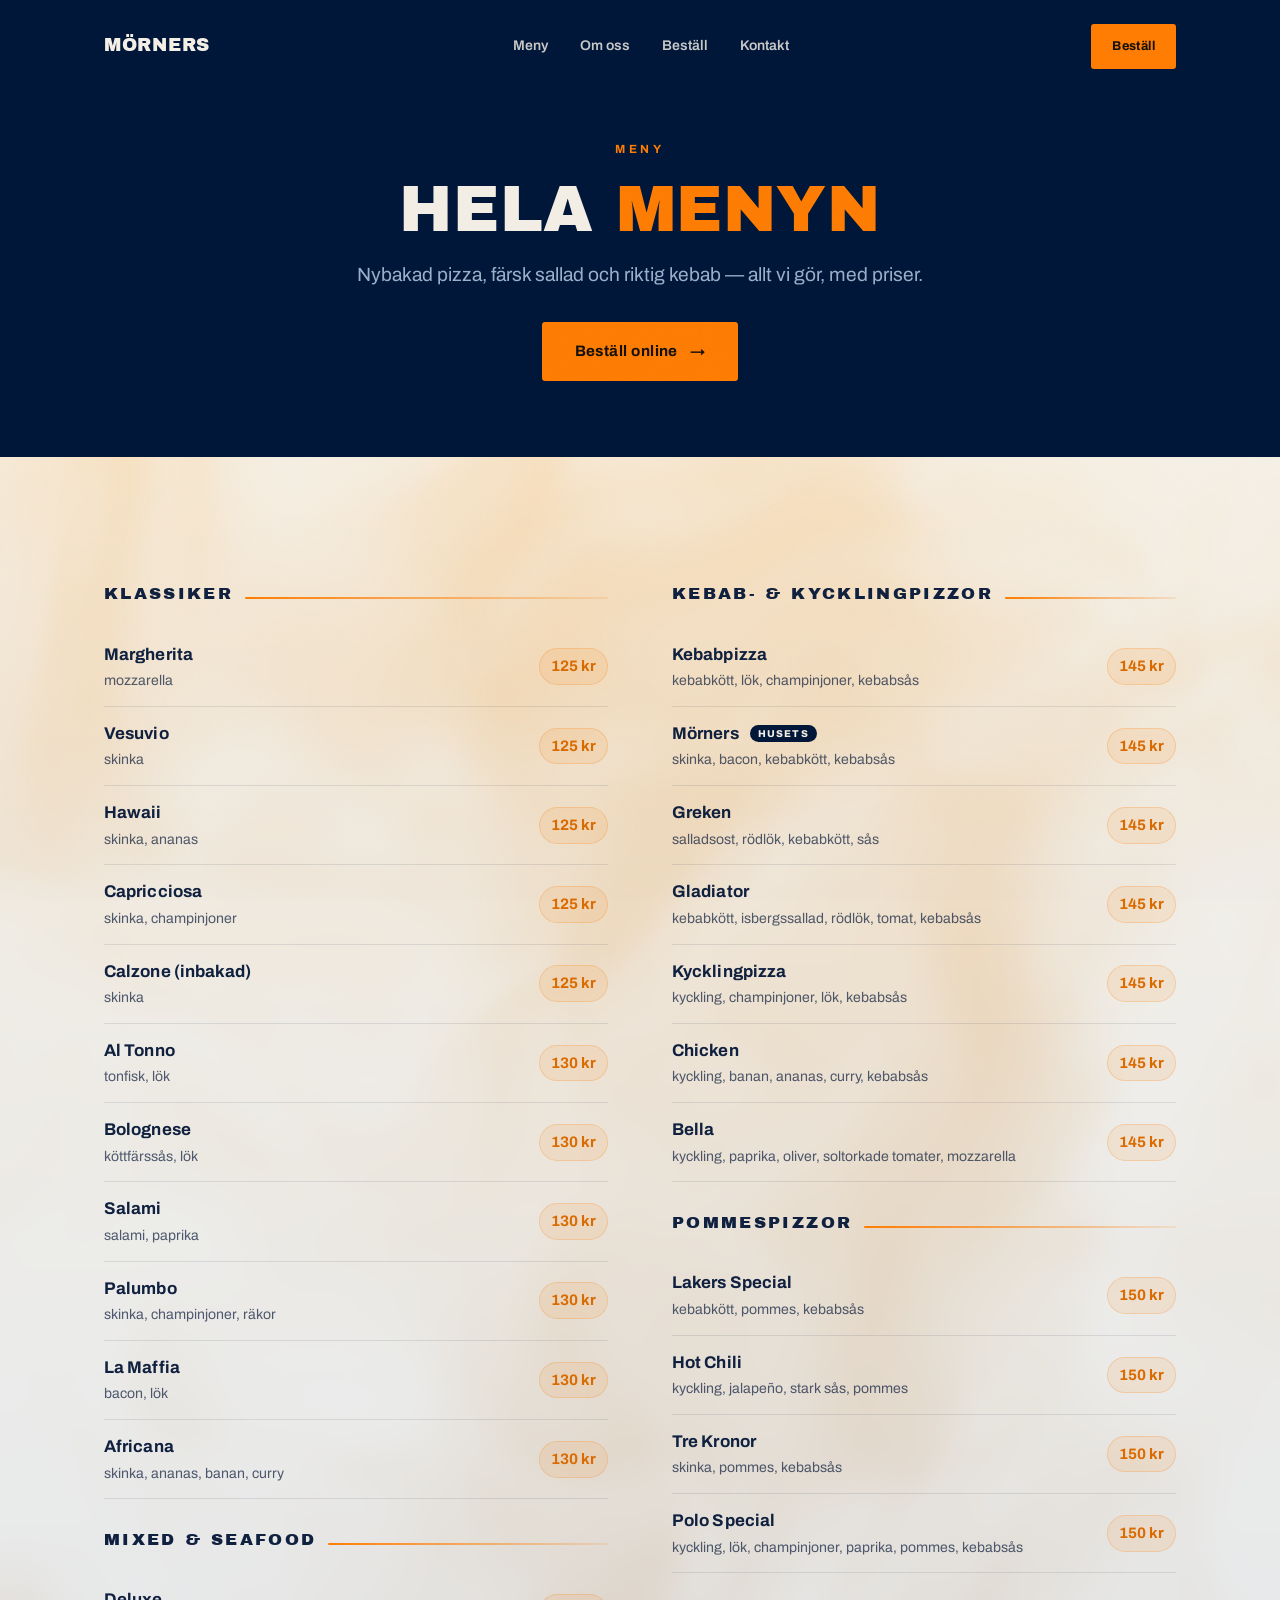
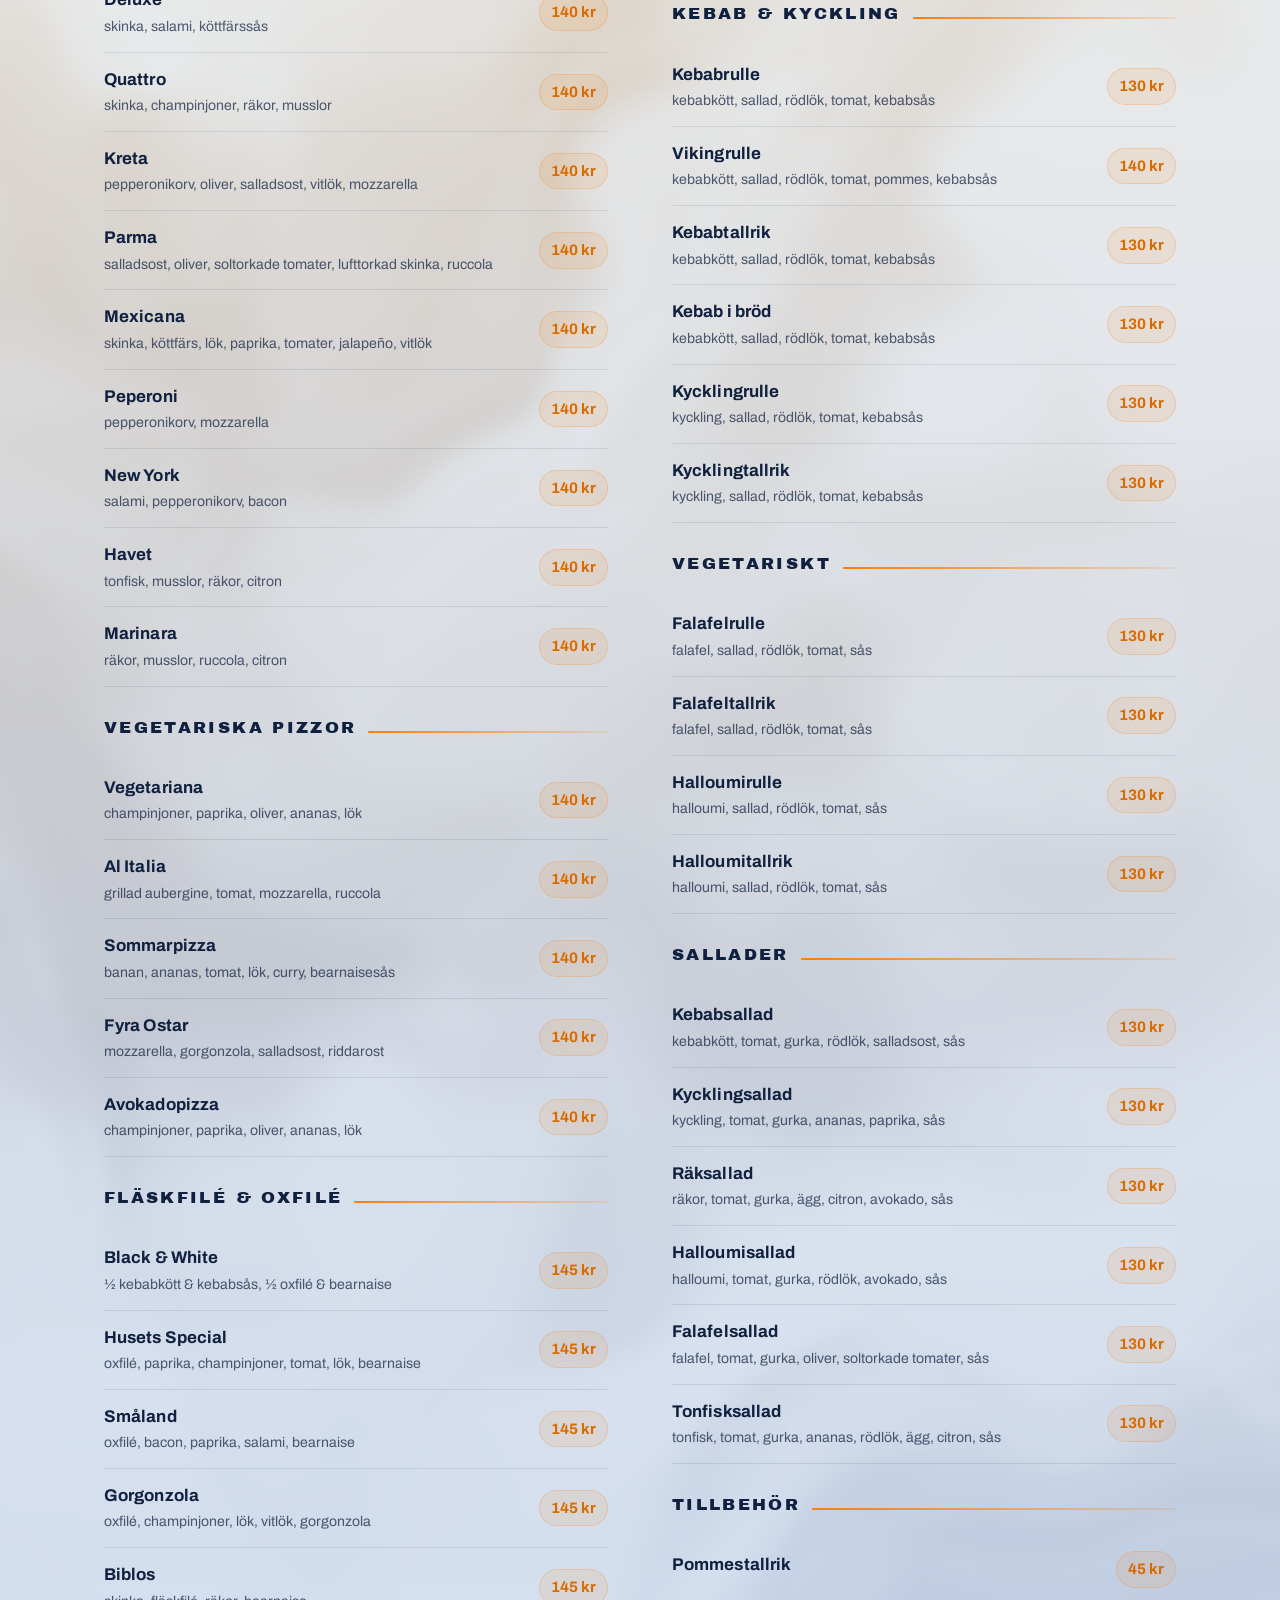
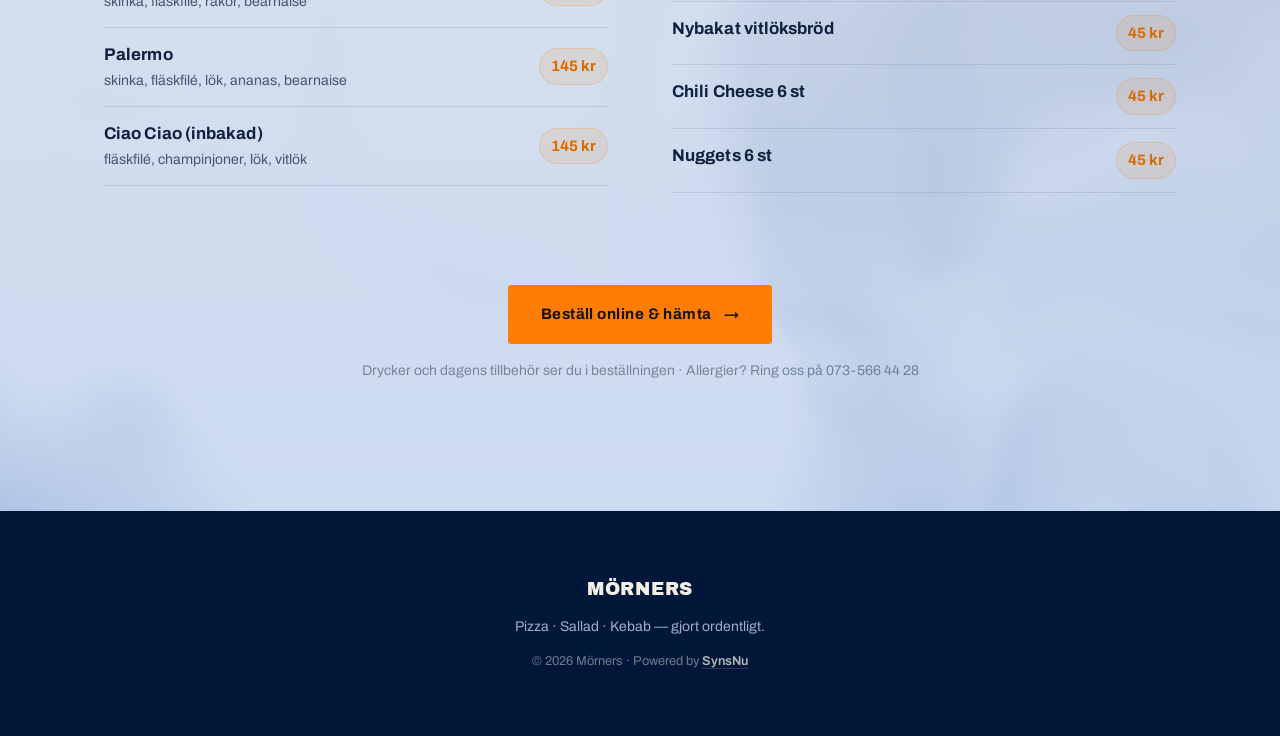
==== meny.html @ 941cf458 "Menysida, matkort v2 och sömlös kräm→blå dimma - Ny undersida meny.html: hela menyn (10 kategorier, " ====
<!DOCTYPE html>
<html lang="sv">
<head>
<meta charset="UTF-8">
<meta name="viewport" content="width=device-width, initial-scale=1">
<script>document.documentElement.className += ' js';</script>

<title>Meny — Mörners · Pizza, Sallad &amp; Kebab i Växjö</title>
<meta name="description" content="Hela menyn hos Mörners i Växjö — pizzor från 125 kr, kebabrullar, tallrikar, sallader och tillbehör. Beställ online för avhämtning.">
<meta name="theme-color" content="#001739">

<meta property="og:title" content="Mörners — Pizza · Sallad · Kebab">
<meta property="og:description" content="Vi öppnar i augusti. Nybakad pizza, färsk sallad och riktig kebab.">
<meta property="og:type" content="restaurant">
<meta property="og:locale" content="sv_SE">
<script type="application/ld+json">
{ "@context":"https://schema.org","@type":"Restaurant",
  "name":"Mörners",
  "servesCuisine":["Pizza","Salad","Kebab"],
  "telephone":"+46735664428",
  "address":{"@type":"PostalAddress","streetAddress":"Gulli Petrinis Väg 24","postalCode":"352 20","addressLocality":"Växjö","addressCountry":"SE"},
  "menu":"https://qopla.com/restaurant/morners/qEQ3g3j42O/order",
  "openingHoursSpecification":[{"@type":"OpeningHoursSpecification","dayOfWeek":["Monday","Tuesday","Wednesday","Thursday","Friday","Saturday","Sunday"],"opens":"10:00","closes":"21:00"}],
  "description":"Nybakad pizza, färsk sallad och riktig kebab i Växjö. Beställ online för avhämtning."
}
</script>

<link rel="icon" type="image/svg+xml" href="assets/icons/favicon.svg">
<link rel="preconnect" href="https://fonts.googleapis.com">
<link rel="preconnect" href="https://fonts.gstatic.com" crossorigin>
<link rel="stylesheet" href="https://fonts.googleapis.com/css2?family=Archivo+Black&family=Archivo:wght@400;500;600;700&display=swap">
<link rel="stylesheet" href="styles/app.css">
</head>

<body>
<a class="skip" href="#main">Hoppa till innehåll</a>

<body class="menypage-body">
<a class="skip" href="#main">Hoppa till innehåll</a>

<!-- NAV -->
<header class="nav" id="nav">
  <div class="nav__in wrap">
    <a class="brand" href="index.html" aria-label="Mörners">Mörners</a>
    <nav class="nav__links" aria-label="Huvudmeny">
      <a href="meny.html">Meny</a>
      <a href="index.html#om">Om oss</a>
      <a href="index.html#bestall">Beställ</a>
      <a href="index.html#kontakt">Kontakt</a>
    </nav>
    <a class="btn btn--primary nav__cta" href="#" data-qopla>Beställ</a>
    <button class="burger" id="burger" aria-label="Öppna meny" aria-expanded="false" aria-controls="drawer"><span></span><span></span><span></span></button>
  </div>
</header>

<!-- DRAWER -->
<div class="drawer" id="drawer" aria-label="Mobilmeny">
  <a href="meny.html" data-close>Meny</a>
  <a href="index.html#om" data-close>Om oss</a>
  <a href="index.html#bestall" data-close>Beställ</a>
  <a href="index.html#kontakt" data-close>Kontakt</a>
  <a class="btn btn--primary" href="#" data-qopla>Beställ online</a>
</div>

<main id="main">

  <section class="page-hero">
    <div class="wrap">
      <p class="tag">Meny</p>
      <h1>Hela <span class="em">menyn</span></h1>
      <p class="lead">Nybakad pizza, färsk sallad och riktig kebab — allt vi gör, med priser.</p>
      <a class="btn btn--primary btn--lg" href="#" data-qopla>Beställ online <span aria-hidden="true">→</span></a>
    </div>
  </section>

  <section class="section menypage" data-fog>
    <div class="wrap">
      <div class="menycols">
        <div class="menyblock" data-stagger>
          <h2 class="menu__cat" data-reveal>Klassiker</h2>
          <div class="mrow" data-reveal><span class="mrow__t">Margherita</span><span class="mrow__d">mozzarella</span><span class="mrow__p">125 kr</span></div>
          <div class="mrow" data-reveal><span class="mrow__t">Vesuvio</span><span class="mrow__d">skinka</span><span class="mrow__p">125 kr</span></div>
          <div class="mrow" data-reveal><span class="mrow__t">Hawaii</span><span class="mrow__d">skinka, ananas</span><span class="mrow__p">125 kr</span></div>
          <div class="mrow" data-reveal><span class="mrow__t">Capricciosa</span><span class="mrow__d">skinka, champinjoner</span><span class="mrow__p">125 kr</span></div>
          <div class="mrow" data-reveal><span class="mrow__t">Calzone (inbakad)</span><span class="mrow__d">skinka</span><span class="mrow__p">125 kr</span></div>
          <div class="mrow" data-reveal><span class="mrow__t">Al Tonno</span><span class="mrow__d">tonfisk, lök</span><span class="mrow__p">130 kr</span></div>
          <div class="mrow" data-reveal><span class="mrow__t">Bolognese</span><span class="mrow__d">köttfärssås, lök</span><span class="mrow__p">130 kr</span></div>
          <div class="mrow" data-reveal><span class="mrow__t">Salami</span><span class="mrow__d">salami, paprika</span><span class="mrow__p">130 kr</span></div>
          <div class="mrow" data-reveal><span class="mrow__t">Palumbo</span><span class="mrow__d">skinka, champinjoner, räkor</span><span class="mrow__p">130 kr</span></div>
          <div class="mrow" data-reveal><span class="mrow__t">La Maffia</span><span class="mrow__d">bacon, lök</span><span class="mrow__p">130 kr</span></div>
          <div class="mrow" data-reveal><span class="mrow__t">Africana</span><span class="mrow__d">skinka, ananas, banan, curry</span><span class="mrow__p">130 kr</span></div>
        </div>
        <div class="menyblock" data-stagger>
          <h2 class="menu__cat" data-reveal>Mixed &amp; Seafood</h2>
          <div class="mrow" data-reveal><span class="mrow__t">Deluxe</span><span class="mrow__d">skinka, salami, köttfärssås</span><span class="mrow__p">140 kr</span></div>
          <div class="mrow" data-reveal><span class="mrow__t">Quattro</span><span class="mrow__d">skinka, champinjoner, räkor, musslor</span><span class="mrow__p">140 kr</span></div>
          <div class="mrow" data-reveal><span class="mrow__t">Kreta</span><span class="mrow__d">pepperonikorv, oliver, salladsost, vitlök, mozzarella</span><span class="mrow__p">140 kr</span></div>
          <div class="mrow" data-reveal><span class="mrow__t">Parma</span><span class="mrow__d">salladsost, oliver, soltorkade tomater, lufttorkad skinka, ruccola</span><span class="mrow__p">140 kr</span></div>
          <div class="mrow" data-reveal><span class="mrow__t">Mexicana</span><span class="mrow__d">skinka, köttfärs, lök, paprika, tomater, jalapeño, vitlök</span><span class="mrow__p">140 kr</span></div>
          <div class="mrow" data-reveal><span class="mrow__t">Peperoni</span><span class="mrow__d">pepperonikorv, mozzarella</span><span class="mrow__p">140 kr</span></div>
          <div class="mrow" data-reveal><span class="mrow__t">New York</span><span class="mrow__d">salami, pepperonikorv, bacon</span><span class="mrow__p">140 kr</span></div>
          <div class="mrow" data-reveal><span class="mrow__t">Havet</span><span class="mrow__d">tonfisk, musslor, räkor, citron</span><span class="mrow__p">140 kr</span></div>
          <div class="mrow" data-reveal><span class="mrow__t">Marinara</span><span class="mrow__d">räkor, musslor, ruccola, citron</span><span class="mrow__p">140 kr</span></div>
        </div>
        <div class="menyblock" data-stagger>
          <h2 class="menu__cat" data-reveal>Vegetariska pizzor</h2>
          <div class="mrow" data-reveal><span class="mrow__t">Vegetariana</span><span class="mrow__d">champinjoner, paprika, oliver, ananas, lök</span><span class="mrow__p">140 kr</span></div>
          <div class="mrow" data-reveal><span class="mrow__t">Al Italia</span><span class="mrow__d">grillad aubergine, tomat, mozzarella, ruccola</span><span class="mrow__p">140 kr</span></div>
          <div class="mrow" data-reveal><span class="mrow__t">Sommarpizza</span><span class="mrow__d">banan, ananas, tomat, lök, curry, bearnaisesås</span><span class="mrow__p">140 kr</span></div>
          <div class="mrow" data-reveal><span class="mrow__t">Fyra Ostar</span><span class="mrow__d">mozzarella, gorgonzola, salladsost, riddarost</span><span class="mrow__p">140 kr</span></div>
          <div class="mrow" data-reveal><span class="mrow__t">Avokadopizza</span><span class="mrow__d">champinjoner, paprika, oliver, ananas, lök</span><span class="mrow__p">140 kr</span></div>
        </div>
        <div class="menyblock" data-stagger>
          <h2 class="menu__cat" data-reveal>Fläskfilé &amp; Oxfilé</h2>
          <div class="mrow" data-reveal><span class="mrow__t">Black &amp; White</span><span class="mrow__d">½ kebabkött &amp; kebabsås, ½ oxfilé &amp; bearnaise</span><span class="mrow__p">145 kr</span></div>
          <div class="mrow" data-reveal><span class="mrow__t">Husets Special</span><span class="mrow__d">oxfilé, paprika, champinjoner, tomat, lök, bearnaise</span><span class="mrow__p">145 kr</span></div>
          <div class="mrow" data-reveal><span class="mrow__t">Småland</span><span class="mrow__d">oxfilé, bacon, paprika, salami, bearnaise</span><span class="mrow__p">145 kr</span></div>
          <div class="mrow" data-reveal><span class="mrow__t">Gorgonzola</span><span class="mrow__d">oxfilé, champinjoner, lök, vitlök, gorgonzola</span><span class="mrow__p">145 kr</span></div>
          <div class="mrow" data-reveal><span class="mrow__t">Biblos</span><span class="mrow__d">skinka, fläskfilé, räkor, bearnaise</span><span class="mrow__p">145 kr</span></div>
          <div class="mrow" data-reveal><span class="mrow__t">Palermo</span><span class="mrow__d">skinka, fläskfilé, lök, ananas, bearnaise</span><span class="mrow__p">145 kr</span></div>
          <div class="mrow" data-reveal><span class="mrow__t">Ciao Ciao (inbakad)</span><span class="mrow__d">fläskfilé, champinjoner, lök, vitlök</span><span class="mrow__p">145 kr</span></div>
        </div>
        <div class="menyblock" data-stagger>
          <h2 class="menu__cat" data-reveal>Kebab- &amp; kycklingpizzor</h2>
          <div class="mrow" data-reveal><span class="mrow__t">Kebabpizza</span><span class="mrow__d">kebabkött, lök, champinjoner, kebabsås</span><span class="mrow__p">145 kr</span></div>
          <div class="mrow" data-reveal><span class="mrow__t">Mörners <i class="mrow__badge">husets</i></span><span class="mrow__d">skinka, bacon, kebabkött, kebabsås</span><span class="mrow__p">145 kr</span></div>
          <div class="mrow" data-reveal><span class="mrow__t">Greken</span><span class="mrow__d">salladsost, rödlök, kebabkött, sås</span><span class="mrow__p">145 kr</span></div>
          <div class="mrow" data-reveal><span class="mrow__t">Gladiator</span><span class="mrow__d">kebabkött, isbergssallad, rödlök, tomat, kebabsås</span><span class="mrow__p">145 kr</span></div>
          <div class="mrow" data-reveal><span class="mrow__t">Kycklingpizza</span><span class="mrow__d">kyckling, champinjoner, lök, kebabsås</span><span class="mrow__p">145 kr</span></div>
          <div class="mrow" data-reveal><span class="mrow__t">Chicken</span><span class="mrow__d">kyckling, banan, ananas, curry, kebabsås</span><span class="mrow__p">145 kr</span></div>
          <div class="mrow" data-reveal><span class="mrow__t">Bella</span><span class="mrow__d">kyckling, paprika, oliver, soltorkade tomater, mozzarella</span><span class="mrow__p">145 kr</span></div>
        </div>
        <div class="menyblock" data-stagger>
          <h2 class="menu__cat" data-reveal>Pommespizzor</h2>
          <div class="mrow" data-reveal><span class="mrow__t">Lakers Special</span><span class="mrow__d">kebabkött, pommes, kebabsås</span><span class="mrow__p">150 kr</span></div>
          <div class="mrow" data-reveal><span class="mrow__t">Hot Chili</span><span class="mrow__d">kyckling, jalapeño, stark sås, pommes</span><span class="mrow__p">150 kr</span></div>
          <div class="mrow" data-reveal><span class="mrow__t">Tre Kronor</span><span class="mrow__d">skinka, pommes, kebabsås</span><span class="mrow__p">150 kr</span></div>
          <div class="mrow" data-reveal><span class="mrow__t">Polo Special</span><span class="mrow__d">kyckling, lök, champinjoner, paprika, pommes, kebabsås</span><span class="mrow__p">150 kr</span></div>
        </div>
        <div class="menyblock" data-stagger>
          <h2 class="menu__cat" data-reveal>Kebab &amp; kyckling</h2>
          <div class="mrow" data-reveal><span class="mrow__t">Kebabrulle</span><span class="mrow__d">kebabkött, sallad, rödlök, tomat, kebabsås</span><span class="mrow__p">130 kr</span></div>
          <div class="mrow" data-reveal><span class="mrow__t">Vikingrulle</span><span class="mrow__d">kebabkött, sallad, rödlök, tomat, pommes, kebabsås</span><span class="mrow__p">140 kr</span></div>
          <div class="mrow" data-reveal><span class="mrow__t">Kebabtallrik</span><span class="mrow__d">kebabkött, sallad, rödlök, tomat, kebabsås</span><span class="mrow__p">130 kr</span></div>
          <div class="mrow" data-reveal><span class="mrow__t">Kebab i bröd</span><span class="mrow__d">kebabkött, sallad, rödlök, tomat, kebabsås</span><span class="mrow__p">130 kr</span></div>
          <div class="mrow" data-reveal><span class="mrow__t">Kycklingrulle</span><span class="mrow__d">kyckling, sallad, rödlök, tomat, kebabsås</span><span class="mrow__p">130 kr</span></div>
          <div class="mrow" data-reveal><span class="mrow__t">Kycklingtallrik</span><span class="mrow__d">kyckling, sallad, rödlök, tomat, kebabsås</span><span class="mrow__p">130 kr</span></div>
        </div>
        <div class="menyblock" data-stagger>
          <h2 class="menu__cat" data-reveal>Vegetariskt</h2>
          <div class="mrow" data-reveal><span class="mrow__t">Falafelrulle</span><span class="mrow__d">falafel, sallad, rödlök, tomat, sås</span><span class="mrow__p">130 kr</span></div>
          <div class="mrow" data-reveal><span class="mrow__t">Falafeltallrik</span><span class="mrow__d">falafel, sallad, rödlök, tomat, sås</span><span class="mrow__p">130 kr</span></div>
          <div class="mrow" data-reveal><span class="mrow__t">Halloumirulle</span><span class="mrow__d">halloumi, sallad, rödlök, tomat, sås</span><span class="mrow__p">130 kr</span></div>
          <div class="mrow" data-reveal><span class="mrow__t">Halloumitallrik</span><span class="mrow__d">halloumi, sallad, rödlök, tomat, sås</span><span class="mrow__p">130 kr</span></div>
        </div>
        <div class="menyblock" data-stagger>
          <h2 class="menu__cat" data-reveal>Sallader</h2>
          <div class="mrow" data-reveal><span class="mrow__t">Kebabsallad</span><span class="mrow__d">kebabkött, tomat, gurka, rödlök, salladsost, sås</span><span class="mrow__p">130 kr</span></div>
          <div class="mrow" data-reveal><span class="mrow__t">Kycklingsallad</span><span class="mrow__d">kyckling, tomat, gurka, ananas, paprika, sås</span><span class="mrow__p">130 kr</span></div>
          <div class="mrow" data-reveal><span class="mrow__t">Räksallad</span><span class="mrow__d">räkor, tomat, gurka, ägg, citron, avokado, sås</span><span class="mrow__p">130 kr</span></div>
          <div class="mrow" data-reveal><span class="mrow__t">Halloumisallad</span><span class="mrow__d">halloumi, tomat, gurka, rödlök, avokado, sås</span><span class="mrow__p">130 kr</span></div>
          <div class="mrow" data-reveal><span class="mrow__t">Falafelsallad</span><span class="mrow__d">falafel, tomat, gurka, oliver, soltorkade tomater, sås</span><span class="mrow__p">130 kr</span></div>
          <div class="mrow" data-reveal><span class="mrow__t">Tonfisksallad</span><span class="mrow__d">tonfisk, tomat, gurka, ananas, rödlök, ägg, citron, sås</span><span class="mrow__p">130 kr</span></div>
        </div>
        <div class="menyblock" data-stagger>
          <h2 class="menu__cat" data-reveal>Tillbehör</h2>
          <div class="mrow" data-reveal><span class="mrow__t">Pommestallrik</span><span class="mrow__p">45 kr</span></div>
          <div class="mrow" data-reveal><span class="mrow__t">Nybakat vitlöksbröd</span><span class="mrow__p">45 kr</span></div>
          <div class="mrow" data-reveal><span class="mrow__t">Chili Cheese 6 st</span><span class="mrow__p">45 kr</span></div>
          <div class="mrow" data-reveal><span class="mrow__t">Nuggets 6 st</span><span class="mrow__p">45 kr</span></div>
        </div>
      </div>
      <div class="menyfoot">
        <a class="btn btn--primary btn--lg" href="#" data-qopla>Beställ online &amp; hämta <span aria-hidden="true">→</span></a>
        <p class="note">Drycker och dagens tillbehör ser du i beställningen · Allergier? Ring oss på <a href="tel:+46735664428">073-566 44 28</a></p>
      </div>
    </div>
  </section>

</main>

<!-- FOOTER -->
<footer class="foot">
  <div class="wrap foot__in">
    <a class="brand" href="index.html">Mörners</a>
    <p class="foot__tag">Pizza · Sallad · Kebab — gjort ordentligt.</p>
    <p class="foot__legal">© <span data-year>2026</span> Mörners · Powered by <a class="foot__syns" href="https://www.synsnumedia.se/" target="_blank" rel="noopener">SynsNu</a></p>
  </div>
</footer>

<div class="mobilebar" id="mobilebar" aria-hidden="true">
  <a class="btn btn--primary" href="#" data-qopla>Beställ online</a>
</div>

<script src="scripts/main.js"></script>
<script src="scripts/hero-fog.js"></script>
<script src="scripts/fog.js"></script>

<div class="mobilebar" id="mobilebar" aria-hidden="true">
  <a class="btn btn--primary" href="#" data-qopla>Beställ online</a>
</div>

<script src="scripts/main.js"></script>
<script src="scripts/fog.js"></script>
</body>
</html>
---- styles/app.css ----
/* ============================================================
   MÖRNERS — Pizza · Sallad · Kebab
   Brand: marin #001739 · orange #ff7d03 · kräm #f4efe6
   Ljus bas + mörka akter (värdeväxling) · Archivo Black + Archivo
   ============================================================ */

:root {
  /* — ljus bas — */
  --paper:   #f6f1e7;
  --paper-2: #efe8da;
  --card:    #fffdf8;

  /* — marina akter — */
  --navy:    #001739;
  --navy-2:  #062044;
  --navy-3:  #0a2c5c;

  /* — bläck (marint) på ljust — */
  --ink:       #10203f;
  --ink-soft:  rgba(16, 32, 63, 0.72);
  --ink-faint: rgba(16, 32, 63, 0.46);

  /* — text på mörkt — */
  --cream:       #f4efe6;
  --cream-soft:  rgba(244, 239, 230, 0.74);
  --cream-faint: rgba(244, 239, 230, 0.46);
  --bluegrey:    #9cb0cc;

  /* — accent — */
  --orange:      #ff7d03;
  --orange-bri:  #ff9433;
  --orange-deep: #d96b00;

  /* — linjer — */
  --line:       rgba(16, 32, 63, 0.16);
  --line-soft:  rgba(16, 32, 63, 0.09);
  --line-dark:  rgba(244, 239, 230, 0.15);

  --display: "Archivo Black", "Archivo", system-ui, sans-serif;
  --sans:    "Archivo", system-ui, -apple-system, sans-serif;

  --fs-h2:   clamp(1.9rem, 4.2vw, 3.3rem);
  --fs-h3:   clamp(1.2rem, 1.8vw, 1.5rem);
  --fs-lead: clamp(1.08rem, 1.5vw, 1.28rem);
  --fs-body: clamp(1rem, 1.05vw, 1.06rem);
  --fs-sm:   0.875rem;
  --fs-xs:   0.8rem;
  --fs-tag:  0.74rem;

  --s-1: 4px; --s-2: 8px; --s-3: 12px; --s-4: 16px;
  --s-5: 24px; --s-6: 32px; --s-7: 48px; --s-8: 64px; --s-9: 96px; --s-10: 128px;
  --section-y: clamp(76px, 10vw, 148px);
  --gutter: clamp(20px, 5vw, 76px);
  --maxw: 1200px;
  --ease: cubic-bezier(0.22, 1, 0.36, 1);
}

/* ---------- reset ---------- */
*, *::before, *::after { box-sizing: border-box; }
* { margin: 0; }
html { scroll-behavior: smooth; -webkit-text-size-adjust: 100%; }
body {
  font-family: var(--sans); font-size: var(--fs-body); line-height: 1.62;
  color: var(--ink); background: var(--paper);
  -webkit-font-smoothing: antialiased; text-rendering: optimizeLegibility; overflow-x: hidden;
}
img, svg { display: block; max-width: 100%; }
a { color: inherit; text-decoration: none; }
button { font: inherit; cursor: pointer; color: inherit; }
.skip { position: absolute; left: -9999px; }

/* korn — multiply på ljust */
body::after {
  content: ""; position: fixed; inset: 0; pointer-events: none; z-index: 9;
  opacity: 0.045; mix-blend-mode: multiply;
  background-image: url("data:image/svg+xml,%3Csvg xmlns='http://www.w3.org/2000/svg' width='170' height='170'%3E%3Cfilter id='n'%3E%3CfeTurbulence type='fractalNoise' baseFrequency='0.85' numOctaves='2' stitchTiles='stitch'/%3E%3C/filter%3E%3Crect width='100%25' height='100%25' filter='url(%23n)'/%3E%3C/svg%3E");
}

/* ---------- layout ---------- */
.wrap { width: 100%; max-width: var(--maxw); margin-inline: auto; padding-inline: var(--gutter); }
.section { padding-block: var(--section-y); position: relative; }
section[id] { scroll-margin-top: 84px; }

/* ---------- typ ---------- */
h1, h2, h3 { font-family: var(--display); font-weight: 400; line-height: 1.08; letter-spacing: 0.01em; text-transform: uppercase; }
.em { color: var(--orange-deep); }
.lead { font-size: var(--fs-lead); color: var(--ink-soft); line-height: 1.55; max-width: 52ch; }
.tag {
  display: inline-flex; align-items: center; gap: var(--s-3);
  font-size: var(--fs-tag); font-weight: 700; letter-spacing: 0.3em; text-transform: uppercase;
  color: var(--orange-deep); margin-bottom: var(--s-4);
}
.tag::before { content: ""; width: 28px; height: 1px; background: var(--orange-deep); }
.head { max-width: 62ch; margin-bottom: clamp(40px, 5vw, 68px); }
.head.center { text-align: center; margin-inline: auto; }
.head.center .tag { justify-content: center; }
.head.center .tag::before { display: none; }
.head h2 { font-size: var(--fs-h2); }

/* ---------- knappar ---------- */
.btn {
  display: inline-flex; align-items: center; gap: var(--s-3);
  font-size: var(--fs-sm); font-weight: 700; letter-spacing: 0.03em;
  padding: 14px 26px; border-radius: 3px; border: 1px solid transparent;
  transition: background-color .25s var(--ease), color .25s var(--ease), border-color .25s var(--ease), transform .25s var(--ease);
  white-space: nowrap;
}
.btn:hover { transition-duration: .12s; }
.btn:active { transform: scale(0.98); }
.btn--primary { background: var(--orange); color: #14100a; }
.btn--primary:hover { background: var(--orange-bri); transform: translateY(-2px); }
.btn--ghost { color: var(--ink); border-color: var(--line); }
.btn--ghost:hover { border-color: var(--orange-deep); color: var(--orange-deep); }
.btn--lg { padding: 16px 32px; font-size: 0.95rem; }

/* ---------- nav (över marin hero → kräm efter scroll) ---------- */
.nav { position: fixed; inset: 0 0 auto 0; z-index: 20; color: var(--cream); transition: background .4s var(--ease), box-shadow .4s var(--ease), color .4s var(--ease), transform .35s var(--ease); }
.nav.hide { transform: translateY(-100%); }
.nav__in { display: flex; align-items: center; justify-content: space-between; padding-block: var(--s-5); }
.nav.scrolled { background: rgba(246, 241, 231, 0.92); backdrop-filter: blur(14px); box-shadow: 0 1px 0 var(--line-soft); color: var(--ink); }
.nav.scrolled .nav__in { padding-block: var(--s-3); }
.brand { font-family: var(--display); font-size: 1.15rem; letter-spacing: 0.04em; text-transform: uppercase; color: currentColor; }
.nav__links { display: flex; gap: var(--s-6); }
.nav__links a { font-size: var(--fs-sm); font-weight: 600; opacity: 0.82; position: relative; padding-block: 2px; transition: opacity .25s var(--ease); }
.nav__links a::after { content: ""; position: absolute; left: 0; bottom: -2px; width: 100%; height: 1px; background: var(--orange); transform: scaleX(0); transform-origin: left; transition: transform .3s var(--ease); }
.nav__links a:hover { opacity: 1; }
.nav__links a:hover::after { transform: scaleX(1); }
.nav__links a.active { opacity: 1; color: var(--orange-deep); }
.nav:not(.scrolled) .nav__links a.active { color: #fff; }
.nav__links a.active::after { transform: scaleX(1); }
.nav__cta { padding: 11px 20px; font-size: var(--fs-xs); }

.burger { display: none; flex-direction: column; gap: 5px; background: none; border: 0; padding: 8px; z-index: 30; }
.burger span { width: 24px; height: 2px; background: currentColor; transition: transform .3s var(--ease), opacity .3s var(--ease); }
.burger.open span:nth-child(1) { transform: translateY(7px) rotate(45deg); }
.burger.open span:nth-child(2) { opacity: 0; }
.burger.open span:nth-child(3) { transform: translateY(-7px) rotate(-45deg); }
.drawer {
  position: fixed; inset: 0; z-index: 25; background: var(--navy); color: var(--cream);
  display: flex; flex-direction: column; justify-content: center; align-items: center; gap: var(--s-5);
  opacity: 0; visibility: hidden; transform: translateY(-12px);
  transition: opacity .35s var(--ease), transform .35s var(--ease), visibility .35s;
}
.drawer.open { opacity: 1; visibility: visible; transform: translateY(0); }
.drawer a { font-family: var(--display); font-size: clamp(1.5rem, 6.5vw, 2.1rem); text-transform: uppercase; }
.drawer a:hover { color: var(--orange); }
.drawer .btn { font-family: var(--sans); font-size: var(--fs-sm); margin-top: var(--s-4); text-transform: none; }
.drawer a, .drawer .btn { opacity: 0; transform: translateY(10px); transition: opacity .4s var(--ease), transform .4s var(--ease); }
.drawer.open a, .drawer.open .btn { opacity: 1; transform: none; }
.drawer.open a:nth-child(1) { transition-delay: .05s; }
.drawer.open a:nth-child(2) { transition-delay: .10s; }
.drawer.open a:nth-child(3) { transition-delay: .15s; }
.drawer.open a:nth-child(4) { transition-delay: .20s; }
.drawer.open .btn { transition-delay: .26s; }
.drawer:not(.open) a, .drawer:not(.open) .btn { transition-duration: .18s; transition-delay: 0s !important; }

/* ---------- HERO — inverterad ölmakro (blått/vitt) + orange dimformer ---------- */
.hero { min-height: 100svh; display: flex; align-items: center; position: relative; overflow: hidden; padding: 120px 0 88px; background: var(--navy); color: var(--cream); }
.hero__bg { position: absolute; inset: 0; width: 100%; height: 100%; object-fit: cover; object-position: center 40%; z-index: 0;
  filter: invert(1) saturate(1.15) brightness(0.92); animation: heroZoom 24s var(--ease) forwards; }
@keyframes heroZoom { from { transform: scale(1.07); } to { transform: scale(1); } }
.hero__tint { position: absolute; inset: 0; z-index: 1; pointer-events: none;
  background:
    radial-gradient(ellipse 62% 58% at 50% 46%, rgba(0, 12, 32, 0.62), rgba(0, 12, 32, 0.28) 58%, transparent 78%),
    linear-gradient(180deg, rgba(0,23,57,.5) 0%, rgba(0,23,57,.15) 35%, rgba(0,23,57,.4) 75%, rgba(0,23,57,.75) 100%); }
canvas.heroreveal { position: absolute; inset: 0; width: 100%; height: 100%; z-index: 0; }
.hero.fx-on .hero__bg { opacity: 0; }
.hero__in { position: relative; z-index: 3; display: grid; justify-items: center; text-align: center; }
.hero__logo { width: min(540px, 76vw); height: auto; filter: drop-shadow(0 8px 30px rgba(0, 8, 24, 0.65));
  opacity: 0; animation: logoIn 1s var(--ease) .1s forwards; }
@keyframes logoIn { from { opacity: 0; transform: translateY(14px) scale(0.985); } to { opacity: 1; transform: none; } }
.hero__open { display: inline-flex; align-items: center; gap: var(--s-4); font-weight: 700;
  font-size: clamp(0.95rem, 1.8vw, 1.2rem); letter-spacing: 0.34em; text-transform: uppercase; color: var(--cream);
  margin-top: clamp(18px, 2.6vw, 30px); text-shadow: 0 1px 18px rgba(0,10,30,.6); }
.hero__open .tick { width: 30px; height: 2px; background: var(--orange); }
.hero__lead { margin-top: var(--s-5); font-size: var(--fs-lead); color: var(--cream-soft); line-height: 1.6; text-shadow: 0 1px 14px rgba(0,10,30,.55); }
.hero__cta { margin-top: var(--s-6); display: flex; gap: var(--s-4); flex-wrap: wrap; justify-content: center; }
.hero .btn--ghost { color: var(--cream); border-color: var(--line-dark); background: rgba(0,23,57,.25); }
.hero .btn--ghost:hover { border-color: var(--orange); color: var(--orange); }
.hero__badge { margin-top: var(--s-6); font-size: var(--fs-sm); color: var(--cream); opacity: .85; letter-spacing: 0.04em; text-shadow: 0 1px 16px rgba(0,10,30,.85); }

.hero [data-reveal] { opacity: 0; transform: translateY(14px); animation: riseIn .7s var(--ease) forwards; transition: none; }
.hero .hero__open  { animation-delay: .45s; }
.hero .hero__lead  { animation-delay: .60s; }
.hero .hero__cta   { animation-delay: .75s; }
.hero .hero__badge { animation-delay: .90s; }
@keyframes riseIn { to { opacity: 1; transform: none; } }

/* ---------- MENY — ljus sektion, vitt menykort ---------- */
.menukort { position: relative; background: var(--card); border: 1px solid var(--line-soft); border-radius: 8px;
  padding: clamp(26px, 4vw, 56px) clamp(22px, 4vw, 64px);
  box-shadow: 0 1px 0 var(--line-soft), 0 22px 44px -32px rgba(16, 32, 63, 0.35); }
.menukort::before { content: ""; position: absolute; inset: 10px; border: 1px solid var(--line-soft); border-radius: 4px; pointer-events: none; }
.menu { display: grid; grid-template-columns: 1fr 1fr; gap: clamp(28px, 5vw, 76px); align-items: start; }
.menu__cat { font-size: var(--fs-h3); color: var(--orange-deep); margin: var(--s-7) 0 var(--s-4); }
.menu__col > .menu__cat:first-child { margin-top: 0; }
.mrow { display: grid; grid-template-columns: auto 1fr auto; gap: var(--s-3); align-items: baseline;
  padding-block: 11px; border-bottom: 1px solid var(--line-soft); transition: background-color .25s var(--ease); }
.mrow:hover { background: rgba(16, 32, 63, 0.035); }
.mrow__t { font-weight: 700; color: var(--ink); white-space: nowrap; }
.mrow__d { color: var(--ink-faint); font-size: var(--fs-sm); overflow: hidden; text-overflow: ellipsis; white-space: nowrap; }
.mrow__p { font-weight: 700; color: var(--orange-deep); white-space: nowrap; font-size: 0.95rem; }
.menu__note { text-align: center; margin-top: clamp(24px, 3vw, 40px); color: var(--ink-faint); font-size: var(--fs-sm); }

/* ---------- OM — marin akt ---------- */
.omband { background: linear-gradient(180deg, var(--navy-2), var(--navy)); color: var(--cream); }
.omband__in { text-align: center; max-width: 64ch; margin-inline: auto; }
.omband .tag { justify-content: center; color: var(--orange); }
.omband .tag::before { display: none; }
.omband h2 { font-size: var(--fs-h2); margin-bottom: var(--s-4); }
.omband .em { color: var(--orange); }
.omband .lead { margin-inline: auto; color: var(--bluegrey); }

/* ---------- BESTÄLL — ljus ---------- */
.orderband { text-align: center; background: var(--paper-2); border-block: 1px solid var(--line-soft); }
.orderband__in { max-width: 62ch; margin-inline: auto; display: grid; justify-items: center; }
.orderband .tag { justify-content: center; }
.orderband .tag::before { display: none; }
.orderband h2 { font-size: var(--fs-h2); margin-bottom: var(--s-4); }
.orderband .lead { margin-inline: auto; margin-bottom: var(--s-6); }
.orderband__cta { display: flex; gap: var(--s-4); flex-wrap: wrap; justify-content: center; }

/* ---------- KONTAKT — ljus ---------- */
.kontakt { display: grid; grid-template-columns: repeat(3, 1fr); gap: clamp(20px, 3vw, 48px); max-width: 900px; margin-inline: auto; }
.kontakt__item { text-align: center; display: grid; gap: 6px; padding-top: var(--s-5); border-top: 1px solid var(--line); }
.kontakt__item .k { font-size: var(--fs-tag); font-weight: 700; letter-spacing: 0.24em; text-transform: uppercase; color: var(--orange-deep); }
.kontakt__item a { font-family: var(--display); font-size: 1.15rem; color: var(--ink); }
.kontakt__item a:hover { color: var(--orange-deep); }
.kontakt__item .v { color: var(--ink-soft); font-size: var(--fs-body); }

/* ---------- FOOTER — marin ---------- */
.foot { border-top: 1px solid var(--line-dark); padding-block: var(--s-8); background: var(--navy); color: var(--cream); }
.foot__in { display: grid; gap: var(--s-3); justify-items: center; text-align: center; }
.foot__tag { color: var(--bluegrey); font-size: var(--fs-sm); }
.foot__legal { color: var(--cream-faint); font-size: var(--fs-xs); }
.foot__syns { color: var(--cream-soft); border-bottom: 1px solid var(--line-dark); font-weight: 600; }
.foot__syns:hover { color: var(--orange); border-color: var(--orange); }

/* ---------- mobil ring-bar ---------- */
.mobilebar { position: fixed; left: 0; right: 0; bottom: 0; z-index: 18; display: none;
  padding: 10px var(--s-4) calc(10px + env(safe-area-inset-bottom));
  background: rgba(246, 241, 231, 0.94); backdrop-filter: blur(14px); box-shadow: 0 -1px 0 var(--line-soft);
  transform: translateY(110%); transition: transform .4s var(--ease); }
.mobilebar.show { transform: none; }
.mobilebar .btn { width: 100%; justify-content: center; padding: 13px 10px; }

/* ---------- motion ---------- */
[data-reveal] { opacity: 0; transform: translateY(20px); transition: opacity .6s var(--ease), transform .6s var(--ease); }
[data-reveal].in { opacity: 1; transform: none; }
html:not(.js) [data-reveal] { opacity: 1; transform: none; }
::selection { background: var(--orange); color: #14100a; }
:focus-visible { outline: 2px solid var(--orange-deep); outline-offset: 3px; border-radius: 2px; }

/* ---------- responsivt ---------- */
@media (max-width: 960px) {
  .nav__links, .nav__cta { display: none; }
  .burger { display: flex; }
  .mobilebar { display: flex; }
  .menu { grid-template-columns: 1fr; gap: var(--s-6); }
  .mrow { grid-template-columns: 1fr auto; }
  .mrow__d { grid-column: 1 / -1; grid-row: 2; white-space: normal; }
  .kontakt { grid-template-columns: 1fr; max-width: 380px; gap: var(--s-6); }
}

@media (prefers-reduced-motion: reduce) {
  * { animation: none !important; transition: none !important; scroll-behavior: auto !important; }
  [data-reveal], .hero [data-reveal], .hero__logo { opacity: 1 !important; transform: none !important; }
}

/* pastelldimma i beställ-bandet */
.orderband { position: relative; overflow: hidden; }
.orderband canvas.awfx { position: absolute; inset: 0; width: 100%; height: 100%; z-index: 0; opacity: 0.75; }
.orderband > .wrap { position: relative; z-index: 1; }

/* ---------- mattrio — varma bilder mot kräm/marin ---------- */
.foodtrio { padding-block: clamp(56px, 7vw, 100px) 0; }
.foodtrio__grid { display: grid; grid-template-columns: repeat(3, 1fr); gap: clamp(16px, 2.4vw, 32px); }
.food { position: relative; border-radius: 10px; overflow: hidden; aspect-ratio: 4 / 5; margin: 0;
  box-shadow: 0 18px 40px -26px rgba(16, 32, 63, 0.5); }
.food img { width: 100%; height: 100%; object-fit: cover; transition: transform .8s var(--ease); }
.food:hover img { transform: scale(1.045); }
.food::after { content: ""; position: absolute; inset: 0; background: linear-gradient(180deg, transparent 55%, rgba(0, 23, 57, 0.55)); pointer-events: none; }
.food figcaption { position: absolute; left: 14px; bottom: 12px; z-index: 1;
  font-family: var(--display); font-size: clamp(1rem, 1.6vw, 1.3rem); letter-spacing: 0.06em; text-transform: uppercase;
  color: #fff; text-shadow: 0 1px 12px rgba(0, 10, 30, 0.6); }
.food figcaption::after { content: ""; display: block; width: 26px; height: 3px; background: var(--orange); margin-top: 6px; border-radius: 2px; }
@media (max-width: 960px) {
  .foodtrio__grid { grid-template-columns: 1fr; max-width: 460px; margin-inline: auto; }
  .food { aspect-ratio: 4 / 3; }
}

/* meny-snippet: se-mer-knapp */
.menu__more { display: flex; justify-content: center; margin-top: clamp(28px, 3.5vw, 44px); }

/* ============================================================
   MATKORT v2 — bild + kortkropp (funkar lika bra i mobil)
   ============================================================ */
.foodtrio__grid { align-items: stretch; }
.food { display: flex; flex-direction: column; background: var(--card); border: 1px solid var(--line-soft);
  border-radius: 12px; overflow: hidden; aspect-ratio: auto;
  box-shadow: 0 20px 44px -30px rgba(16, 32, 63, 0.45);
  transition: transform .35s var(--ease), box-shadow .35s var(--ease), border-color .35s var(--ease); }
.food:hover { transform: translateY(-6px); border-color: rgba(255, 125, 3, 0.4);
  box-shadow: 0 30px 56px -30px rgba(16, 32, 63, 0.55); }
.food__img { position: relative; aspect-ratio: 5 / 4; overflow: hidden; }
.food__img img { width: 100%; height: 100%; object-fit: cover; transition: transform .8s var(--ease); }
.food:hover .food__img img { transform: scale(1.05); }
.food__img::after { content: ""; position: absolute; inset: 0; background: linear-gradient(180deg, transparent 62%, rgba(0, 23, 57, 0.35)); }
.food__from { position: absolute; right: 12px; top: 12px; z-index: 1;
  font-size: 0.72rem; font-weight: 700; letter-spacing: 0.06em; text-transform: uppercase;
  color: #14100a; background: var(--orange); padding: 5px 11px; border-radius: 20px; }
.food__body { padding: clamp(18px, 2vw, 26px) clamp(18px, 2vw, 24px) clamp(20px, 2.2vw, 28px); }
.food__body h3 { font-size: clamp(1.15rem, 1.7vw, 1.4rem); color: var(--ink); }
.food__body h3::after { content: ""; display: block; width: 30px; height: 3px; background: var(--orange); border-radius: 2px; margin: 10px 0 12px; }
.food__body p { color: var(--ink-soft); font-size: var(--fs-sm); line-height: 1.6; }

/* ============================================================
   MENY v2 — mer kontrast & detalj
   ============================================================ */
.fogfx { position: absolute; inset: 0; width: 100%; height: 100%; z-index: 0; }
.menysec, .orderband { position: relative; overflow: hidden; }
.menysec > .wrap, .orderband > .wrap { position: relative; z-index: 1; }

.menukort { background: rgba(255, 253, 248, 0.94); backdrop-filter: blur(2px);
  border-color: rgba(16, 32, 63, 0.14); box-shadow: 0 26px 60px -38px rgba(16, 32, 63, 0.55); }
.menu__cat { display: flex; align-items: baseline; gap: 12px; font-size: 1.05rem; letter-spacing: 0.14em;
  color: var(--ink); margin: var(--s-8) 0 var(--s-5); }
.menu__cat::after { content: ""; flex: 1; height: 2px; background: linear-gradient(90deg, var(--orange), rgba(255,125,3,.12)); border-radius: 2px; }
.mrow { grid-template-columns: 1fr auto; row-gap: 2px; padding-block: 13px; border-bottom: 1px solid rgba(16, 32, 63, 0.10); }
.mrow__t { font-size: 1.06rem; font-weight: 700; color: var(--ink); white-space: normal; letter-spacing: 0.005em; }
.mrow__d { grid-column: 1; font-size: 0.88rem; color: var(--ink-soft); white-space: normal; }
.mrow__p { grid-column: 2; grid-row: 1 / span 2; align-self: center; font-size: 0.95rem; font-weight: 700;
  color: var(--orange-deep); background: rgba(255, 125, 3, 0.1); border: 1px solid rgba(255, 125, 3, 0.22);
  padding: 5px 11px; border-radius: 20px; }
.mrow:hover { background: rgba(255, 125, 3, 0.045); }
.mrow:hover .mrow__p { background: var(--orange); border-color: var(--orange); color: #14100a; }
.mrow__badge { font-style: normal; font-size: 0.62rem; font-weight: 800; letter-spacing: 0.12em; text-transform: uppercase;
  color: var(--paper); background: var(--navy); padding: 3px 8px; border-radius: 20px; margin-left: 8px; vertical-align: 2px; }

/* ============================================================
   MENYSIDA (meny.html)
   ============================================================ */
.page-hero { background: var(--navy); color: var(--cream); padding: clamp(130px, 15vh, 190px) 0 clamp(48px, 6vw, 80px); text-align: center; position: relative; overflow: hidden; }
.page-hero h1 { font-family: var(--display); font-size: clamp(2.2rem, 5.4vw, 4rem); text-transform: uppercase; }
.page-hero .em { color: var(--orange); }
.page-hero .lead { color: var(--bluegrey); margin: var(--s-4) auto 0; }
.page-hero .tag { color: var(--orange); justify-content: center; }
.page-hero .tag::before { display: none; }
.page-hero .btn { margin-top: var(--s-6); }
.menypage { position: relative; overflow: hidden; }
.menypage > .wrap { position: relative; z-index: 1; }
.menycols { columns: 2; column-gap: clamp(32px, 5vw, 76px); }
.menyblock { break-inside: avoid; margin-bottom: var(--s-6); }
.menyblock .menu__cat:first-child { margin-top: 0; }
.menyfoot { text-align: center; margin-top: clamp(40px, 5vw, 64px); display: grid; justify-items: center; gap: var(--s-4); }
.menyfoot .note { font-size: var(--fs-sm); color: var(--ink-faint); }

@media (max-width: 960px) {
  .foodtrio__grid { grid-template-columns: 1fr; max-width: 440px; }
  .food__img { aspect-ratio: 16 / 10; }
  .menycols { columns: 1; }
}

/* neutralisera gamla figcaption-regler (matkort v1) */
.food figcaption.food__body { position: static; left: auto; bottom: auto; z-index: auto;
  font-family: var(--sans); font-size: inherit; letter-spacing: normal; text-transform: none;
  color: var(--ink); text-shadow: none; }
.food figcaption.food__body::after { content: none; }
.food::after { content: none; }

/* karta i Hitta hit */
.kartan { margin-top: clamp(36px, 4.5vw, 64px); border-radius: 10px; overflow: hidden;
  border: 1px solid var(--line-soft); box-shadow: 0 22px 48px -34px rgba(16, 32, 63, 0.5); }
.kartan iframe { display: block; width: 100%; height: clamp(280px, 36vw, 420px); border: 0; filter: saturate(0.92) contrast(0.98); }
.kartan__cta { display: flex; justify-content: center; margin-top: var(--s-5); }
.mobilebar { gap: var(--s-3); }
.mobilebar .btn--primary { flex: 2; }
.mobilebar .btn--ghost { flex: 1; background: rgba(255,255,255,.6); }
.kontaktsec { position: relative; overflow: hidden; }
.kontaktsec > .wrap { position: relative; z-index: 1; }
.menysec { background: #f6f1e7; }
.orderband { background: linear-gradient(180deg, #eee9de, #dde5f1); }
.kontaktsec { background: linear-gradient(180deg, #dde5f1, #cddcf0); }
.foodtrio { background: #f6f1e7; }
.foot { border-top: 0; }

.orderband, .kontaktsec, .menysec { border-block: 0 !important; }
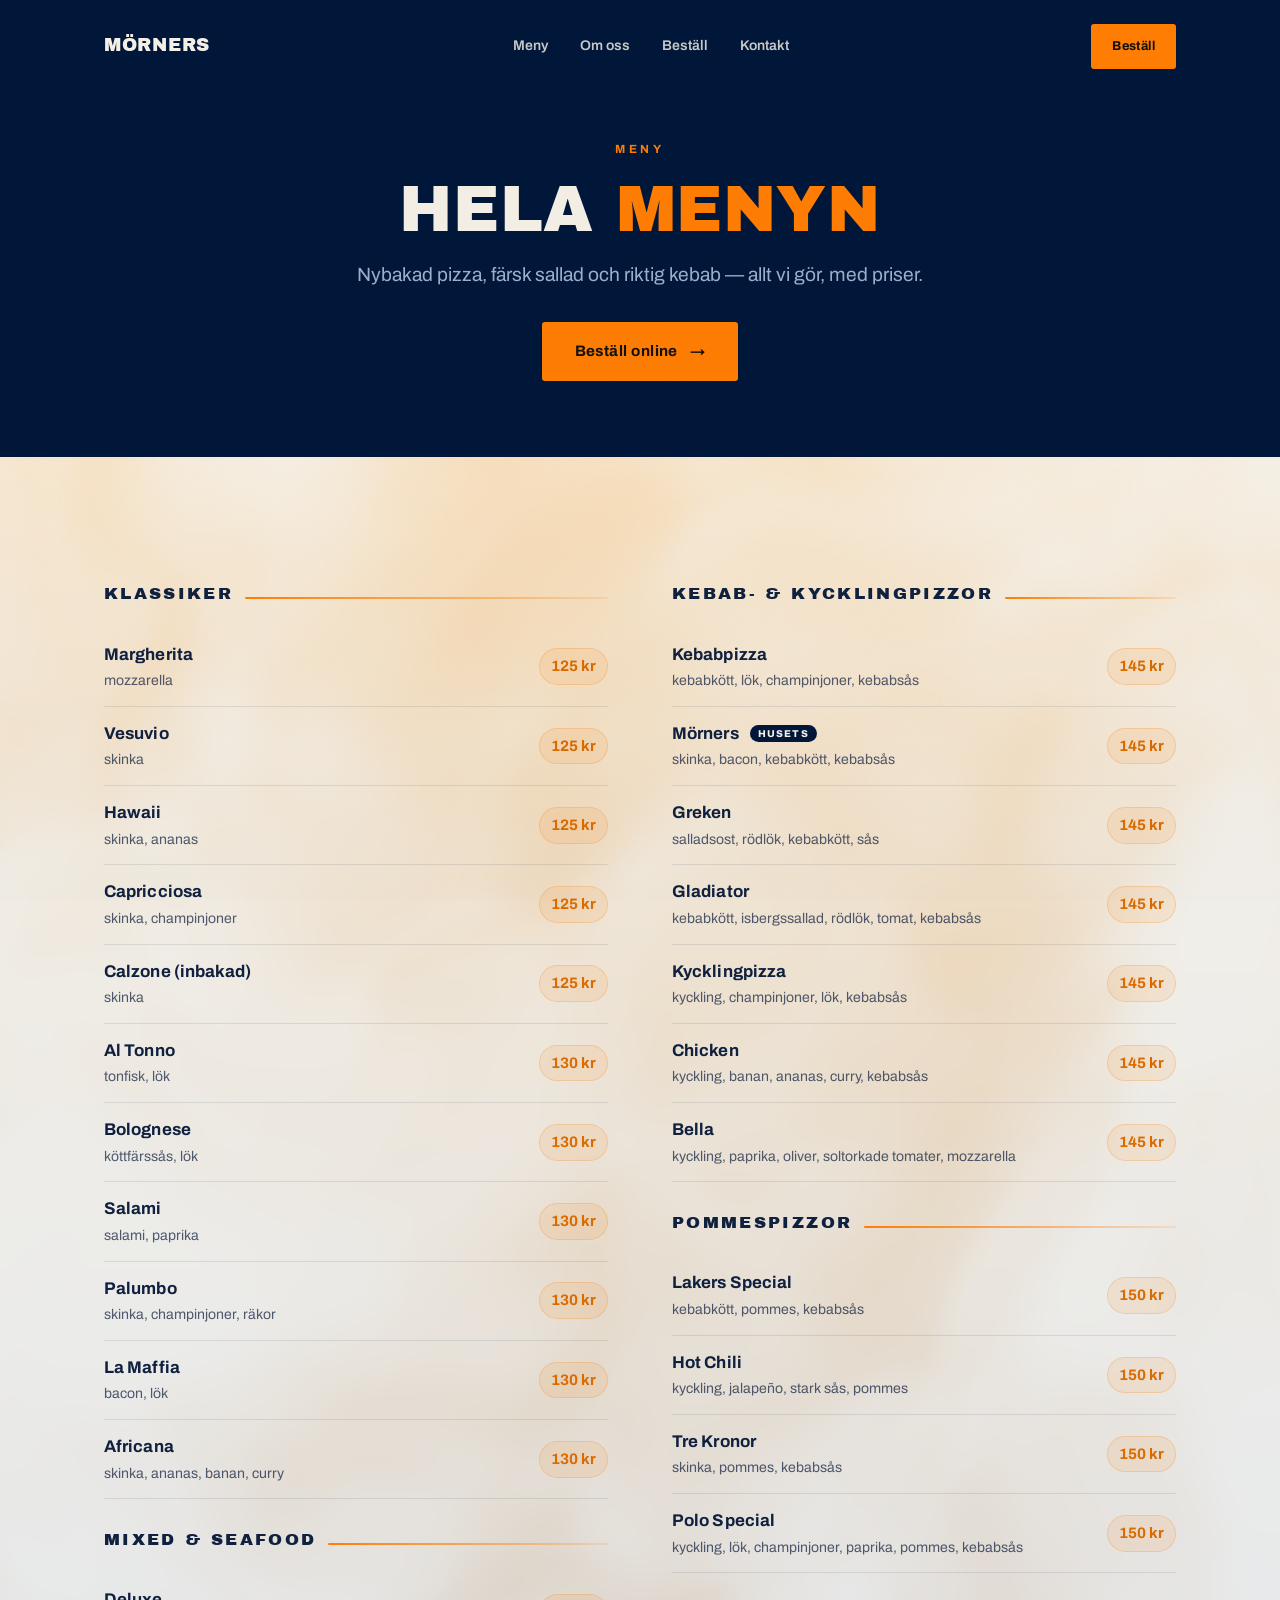
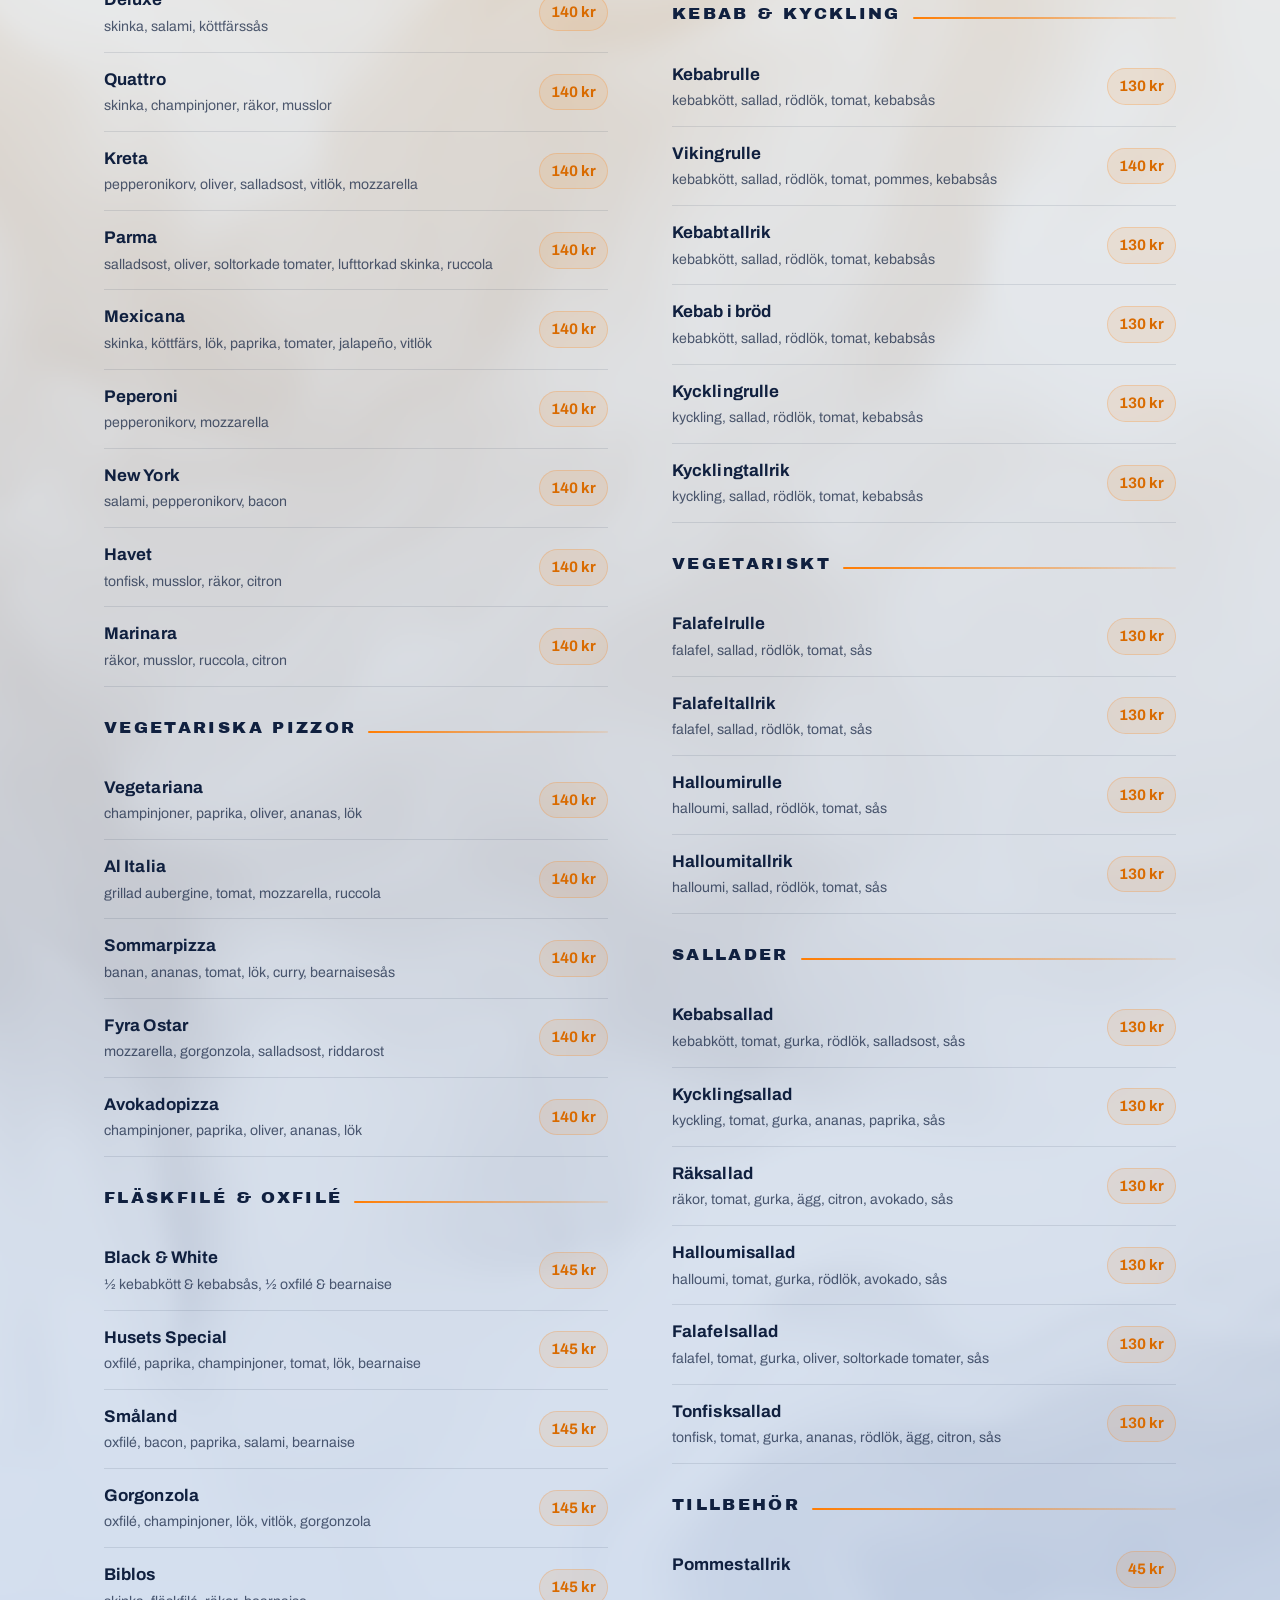
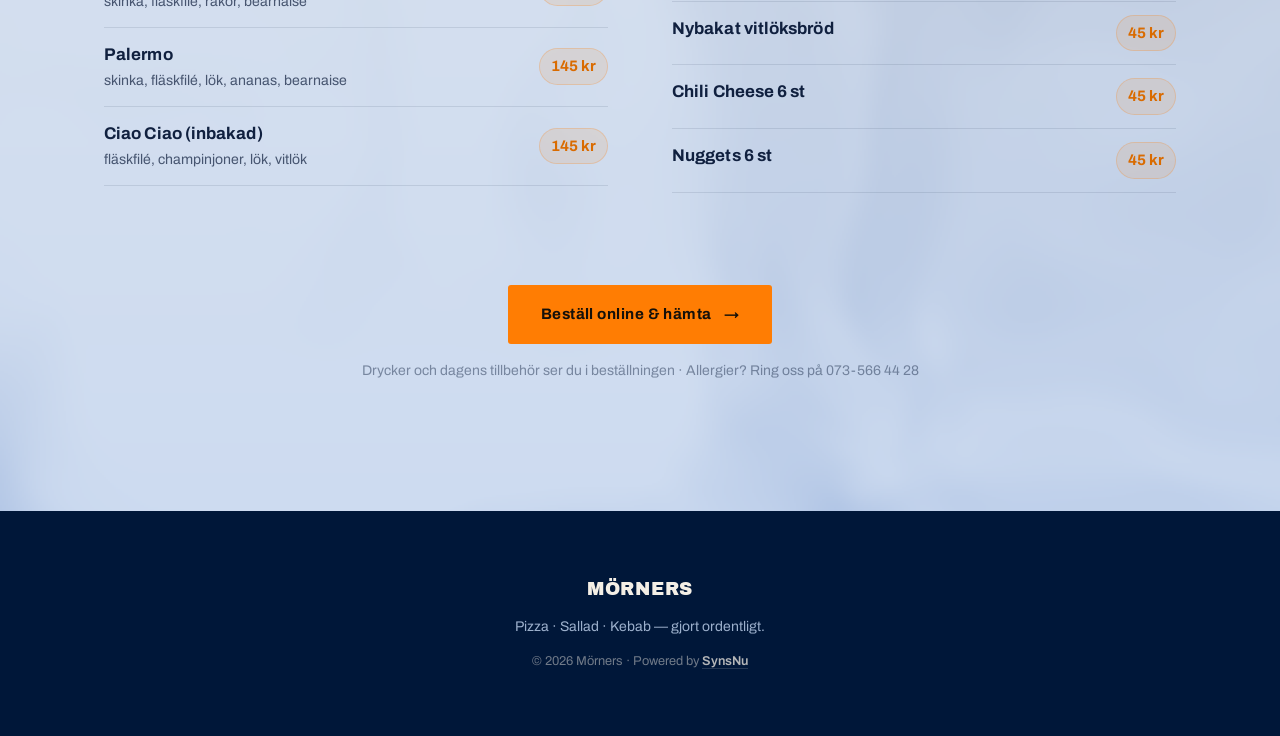
==== commit dc193c62: "SEO- och delningslager: og-image, robots, sitemap, llms.txt, h1, JSON-LD - og-image 1200x630 (logoty" ====
--- a/meny.html
+++ b/meny.html
@@ -9,10 +9,21 @@
 <meta name="description" content="Hela menyn hos Mörners i Växjö — pizzor från 125 kr, kebabrullar, tallrikar, sallader och tillbehör. Beställ online för avhämtning.">
 <meta name="theme-color" content="#001739">
 
-<meta property="og:title" content="Mörners — Pizza · Sallad · Kebab">
-<meta property="og:description" content="Vi öppnar i augusti. Nybakad pizza, färsk sallad och riktig kebab.">
+<meta property="og:title" content="Meny — Mörners · Pizza, Sallad &amp; Kebab i Växjö">
+<meta property="og:description" content="Hela menyn hos Mörners i Växjö — pizzor från 125 kr, kebab, sallader och tillbehör.">
 <meta property="og:type" content="restaurant">
 <meta property="og:locale" content="sv_SE">
+<meta property="og:url" content="https://morners.se/meny.html">
+<meta property="og:site_name" content="Mörners">
+<meta property="og:image" content="https://morners.se/assets/og-image.jpg">
+<meta property="og:image:width" content="1200">
+<meta property="og:image:height" content="630">
+<meta name="twitter:card" content="summary_large_image">
+<meta name="twitter:title" content="Meny — Mörners, Växjö">
+<meta name="twitter:description" content="Hela menyn: pizzor från 125 kr, kebabrullar, tallrikar, sallader och tillbehör.">
+<meta name="twitter:image" content="https://morners.se/assets/og-image.jpg">
+<link rel="canonical" href="https://morners.se/meny.html">
+<meta name="robots" content="index, follow">
 <script type="application/ld+json">
 { "@context":"https://schema.org","@type":"Restaurant",
   "name":"Mörners",
@@ -30,6 +41,21 @@
 <link rel="preconnect" href="https://fonts.gstatic.com" crossorigin>
 <link rel="stylesheet" href="https://fonts.googleapis.com/css2?family=Archivo+Black&family=Archivo:wght@400;500;600;700&display=swap">
 <link rel="stylesheet" href="styles/app.css">
+<script type="application/ld+json">
+{ "@context":"https://schema.org","@type":"Menu","name":"Mörners meny",
+  "url":"https://morners.se/meny.html",
+  "inLanguage":"sv-SE",
+  "provider":{"@type":"Restaurant","name":"Mörners","telephone":"+46735664428",
+    "address":{"@type":"PostalAddress","streetAddress":"Gulli Petrinis Väg 24","postalCode":"352 20","addressLocality":"Växjö","addressCountry":"SE"}},
+  "hasMenuSection":[
+    {"@type":"MenuSection","name":"Klassiker"},{"@type":"MenuSection","name":"Mixed & Seafood"},
+    {"@type":"MenuSection","name":"Vegetariska pizzor"},{"@type":"MenuSection","name":"Fläskfilé & Oxfilé"},
+    {"@type":"MenuSection","name":"Kebab- & kycklingpizzor"},{"@type":"MenuSection","name":"Pommespizzor"},
+    {"@type":"MenuSection","name":"Kebab & kyckling"},{"@type":"MenuSection","name":"Vegetariskt"},
+    {"@type":"MenuSection","name":"Sallader"},{"@type":"MenuSection","name":"Tillbehör"}]
+}
+</script>
+<link rel="manifest" href="site.webmanifest">
 </head>
 
 <body>
--- a/styles/app.css
+++ b/styles/app.css
@@ -385,3 +385,4 @@
 .foot { border-top: 0; }
 
 .orderband, .kontaktsec, .menysec { border-block: 0 !important; }
+.hero__h1 { margin: 0; line-height: 0; }
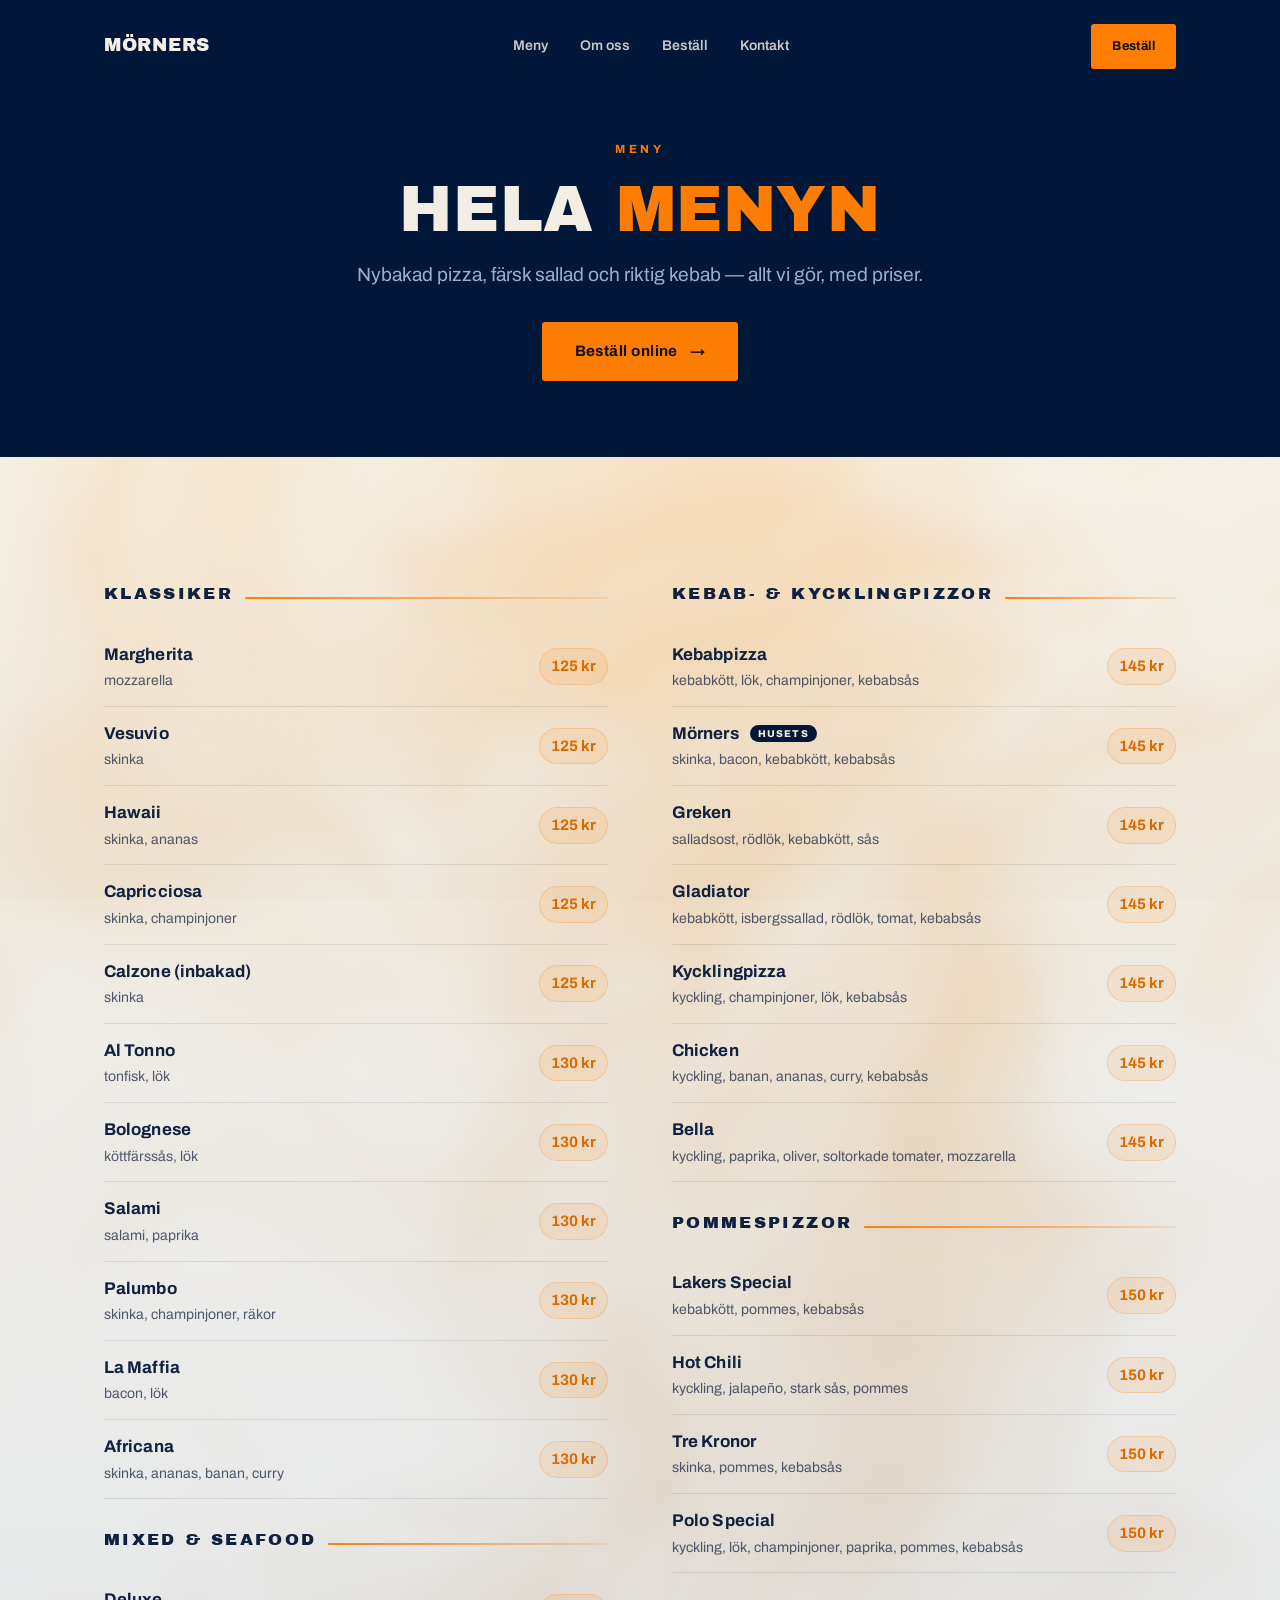
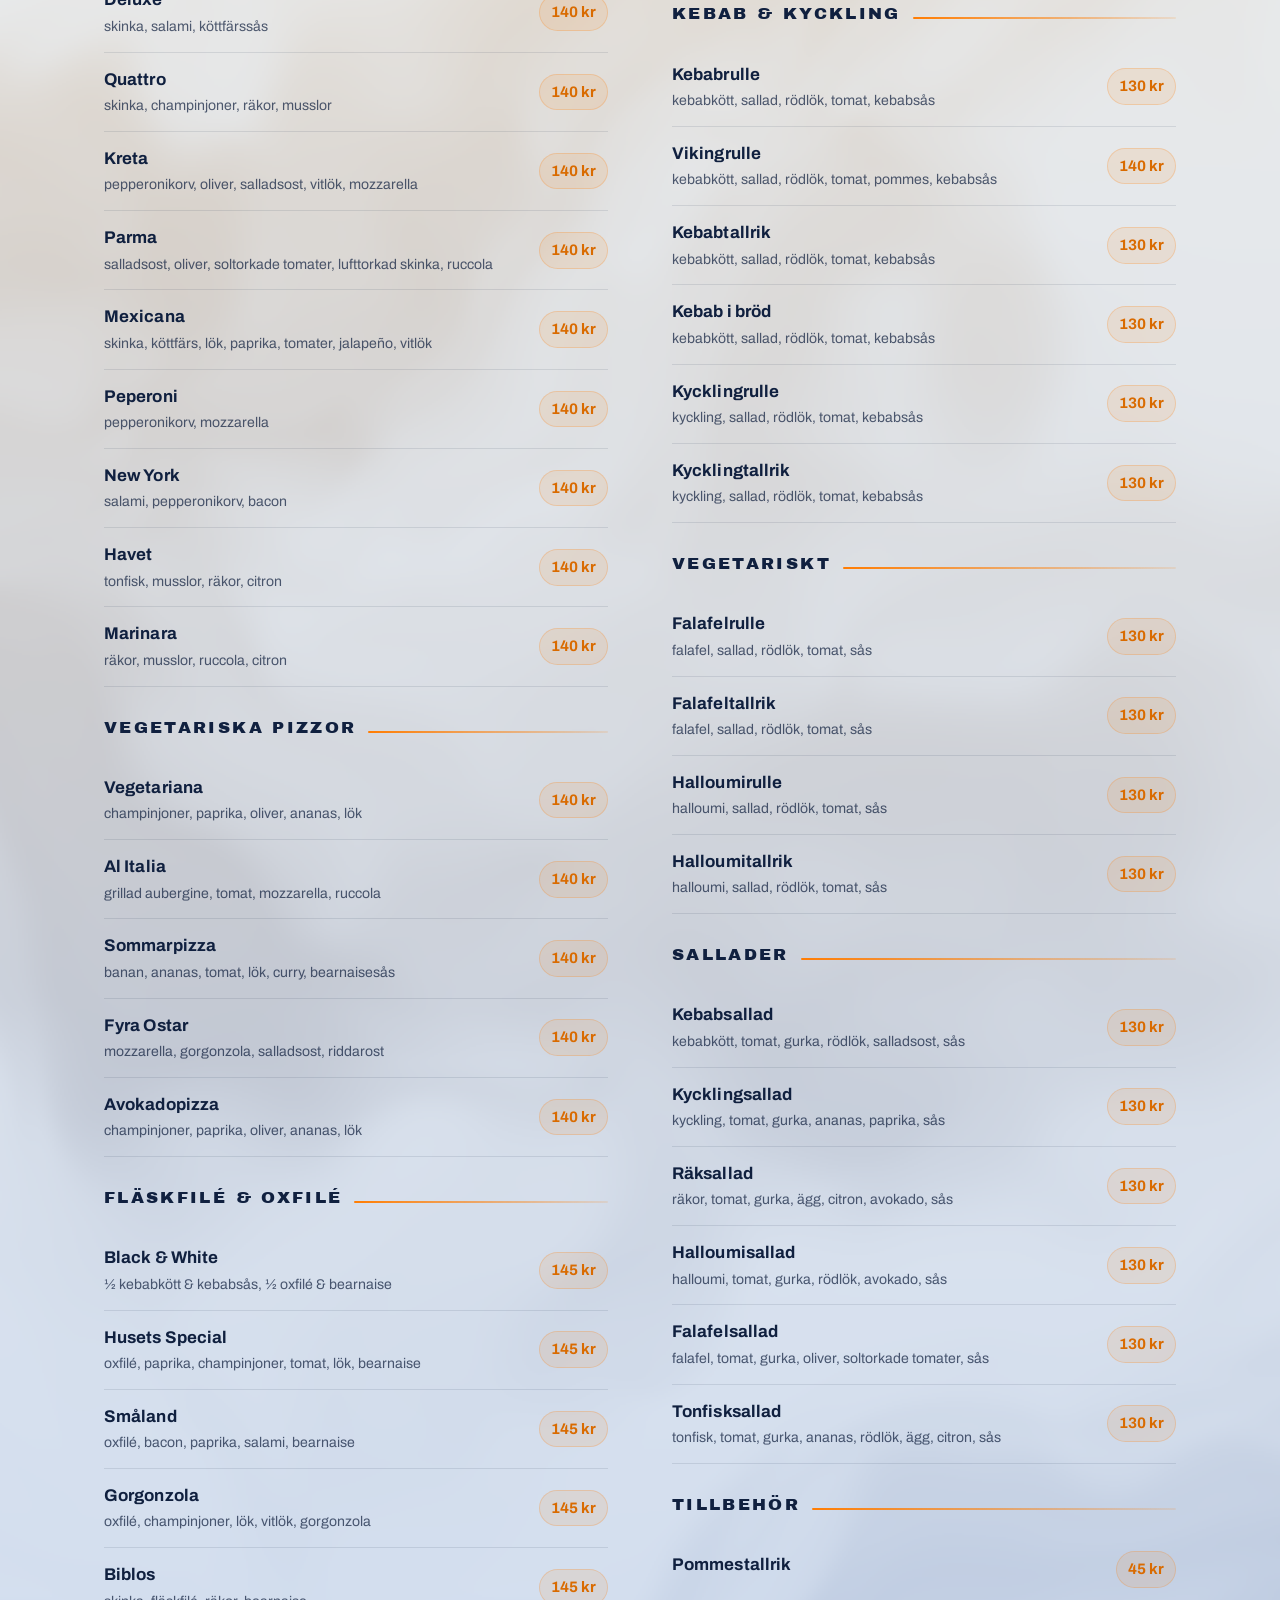
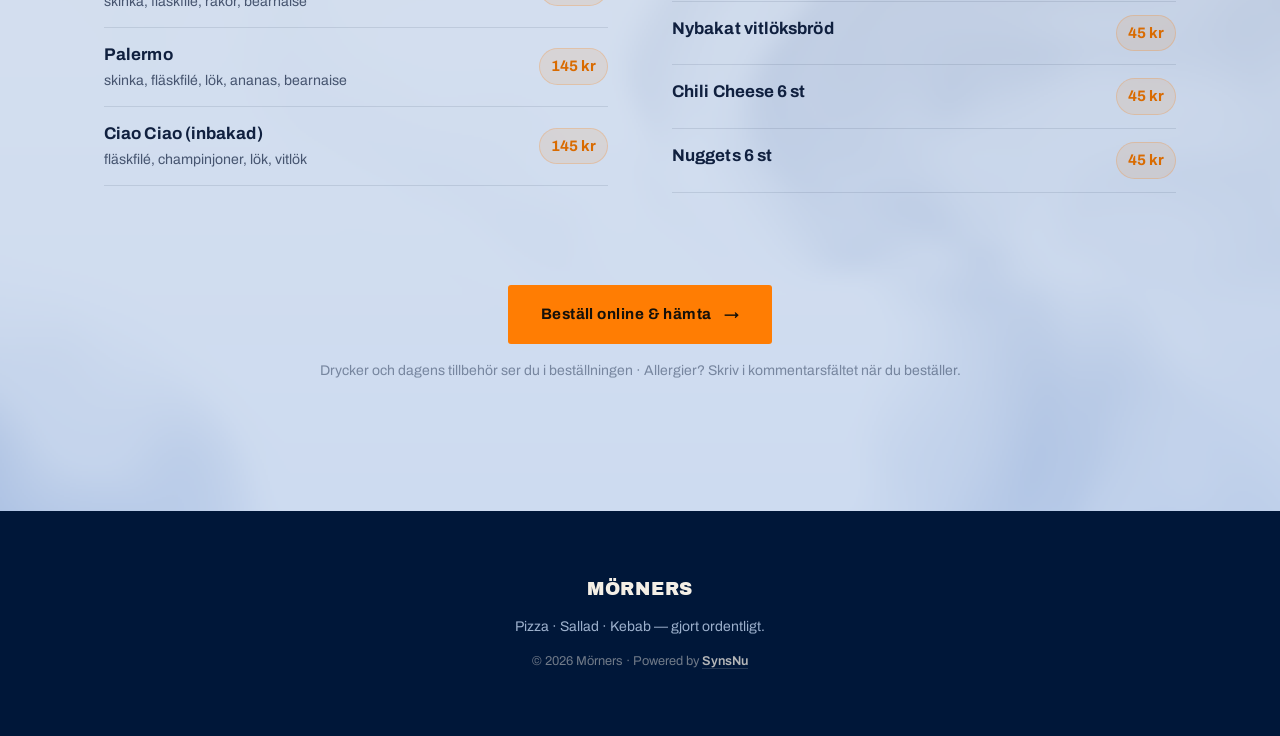
==== commit 696240dc: "Ta bort telefonnumret — beställning sker enbart via Qopla - Alla tel:-länkar borttagna (hero, bestäl" ====
--- a/meny.html
+++ b/meny.html
@@ -28,7 +28,6 @@
 { "@context":"https://schema.org","@type":"Restaurant",
   "name":"Mörners",
   "servesCuisine":["Pizza","Salad","Kebab"],
-  "telephone":"+46735664428",
   "address":{"@type":"PostalAddress","streetAddress":"Gulli Petrinis Väg 24","postalCode":"352 20","addressLocality":"Växjö","addressCountry":"SE"},
   "menu":"https://qopla.com/restaurant/morners/qEQ3g3j42O/order",
   "openingHoursSpecification":[{"@type":"OpeningHoursSpecification","dayOfWeek":["Monday","Tuesday","Wednesday","Thursday","Friday","Saturday","Sunday"],"opens":"10:00","closes":"21:00"}],
@@ -45,7 +44,7 @@
 { "@context":"https://schema.org","@type":"Menu","name":"Mörners meny",
   "url":"https://morners.se/meny.html",
   "inLanguage":"sv-SE",
-  "provider":{"@type":"Restaurant","name":"Mörners","telephone":"+46735664428",
+  "provider":{"@type":"Restaurant","name":"Mörners",
     "address":{"@type":"PostalAddress","streetAddress":"Gulli Petrinis Väg 24","postalCode":"352 20","addressLocality":"Växjö","addressCountry":"SE"}},
   "hasMenuSection":[
     {"@type":"MenuSection","name":"Klassiker"},{"@type":"MenuSection","name":"Mixed & Seafood"},
@@ -198,7 +197,7 @@
       </div>
       <div class="menyfoot">
         <a class="btn btn--primary btn--lg" href="#" data-qopla>Beställ online &amp; hämta <span aria-hidden="true">→</span></a>
-        <p class="note">Drycker och dagens tillbehör ser du i beställningen · Allergier? Ring oss på <a href="tel:+46735664428">073-566 44 28</a></p>
+        <p class="note">Drycker och dagens tillbehör ser du i beställningen · Allergier? Skriv i kommentarsfältet när du beställer.</p>
       </div>
     </div>
   </section>
--- a/styles/app.css
+++ b/styles/app.css
@@ -386,3 +386,6 @@
 
 .orderband, .kontaktsec, .menysec { border-block: 0 !important; }
 .hero__h1 { margin: 0; line-height: 0; }
+
+/* mobilbar: enbart bestäl­lning */
+.mobilebar .btn--primary { flex: 1; }
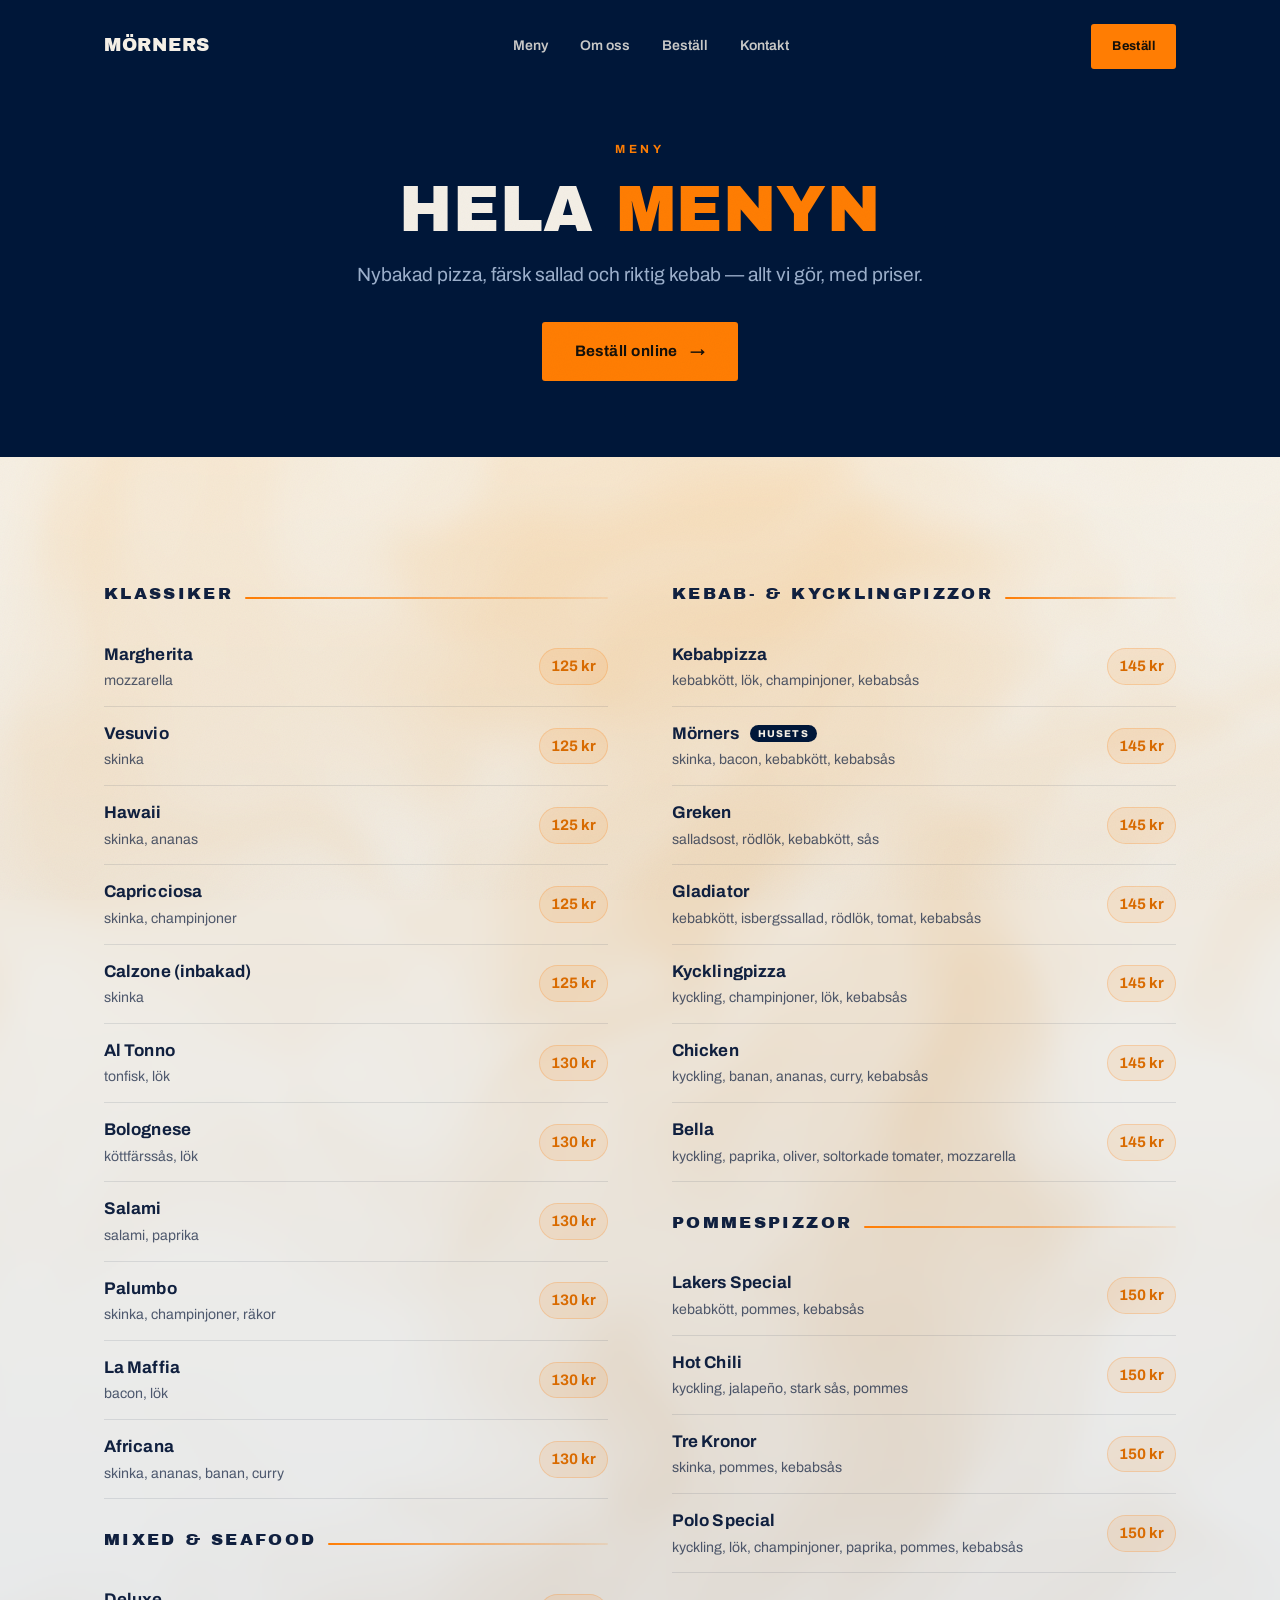
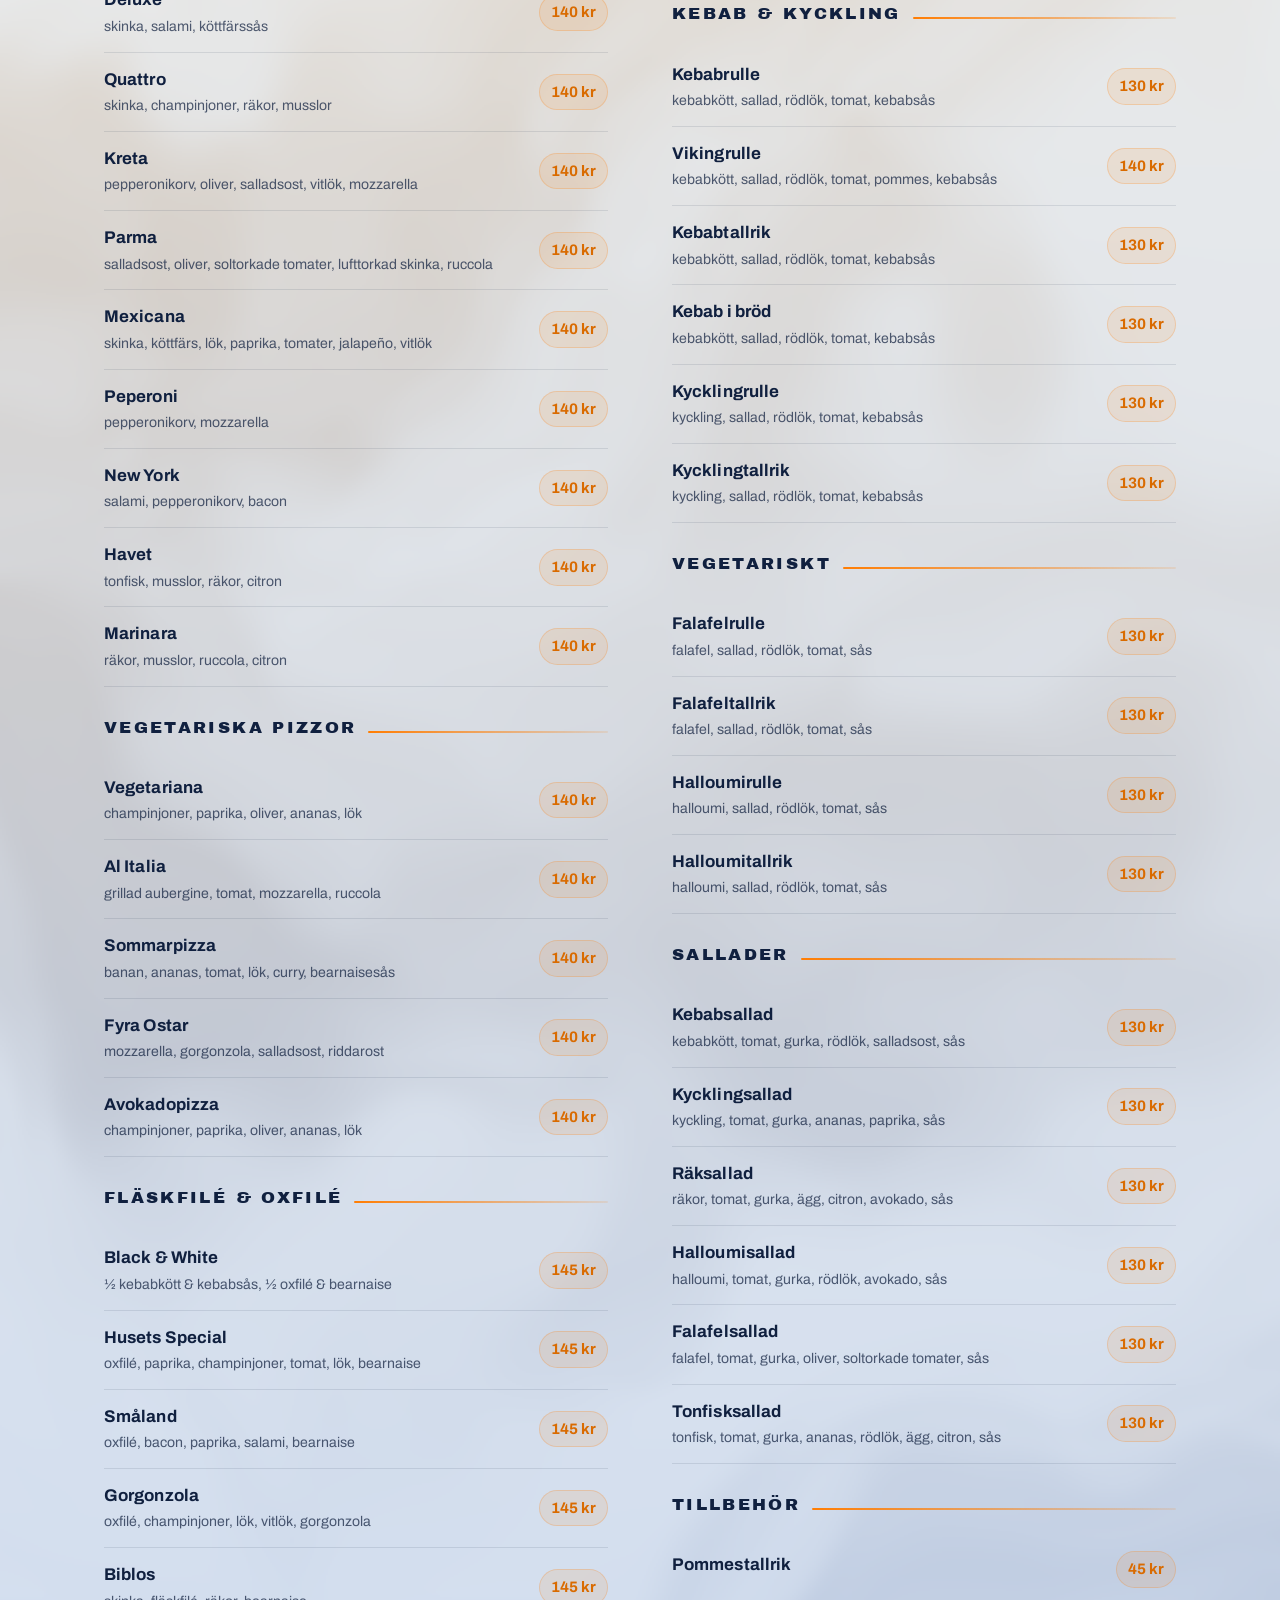
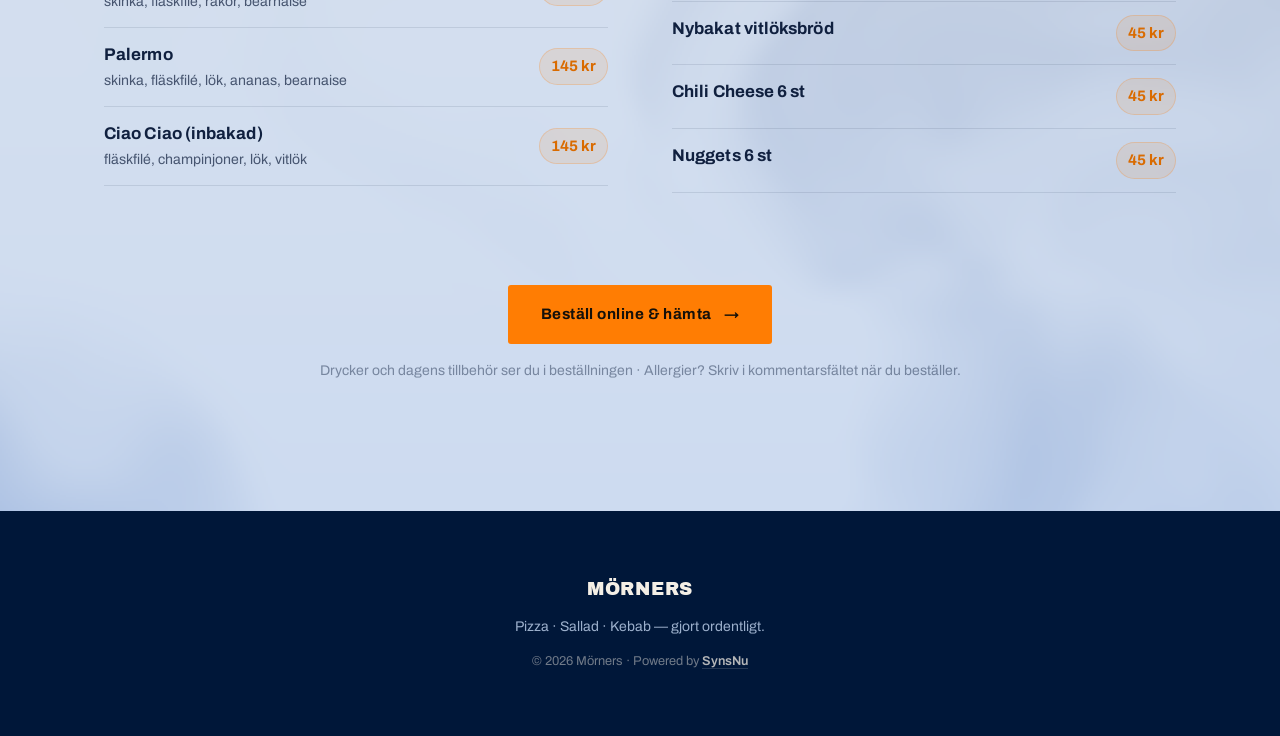
==== commit d9e62b56: "Favicon = M från logotypen + fixad delningsbild (rätt domän) - favicon-32/512 + apple-touch-icon: M-" ====
--- a/meny.html
+++ b/meny.html
@@ -13,16 +13,16 @@
 <meta property="og:description" content="Hela menyn hos Mörners i Växjö — pizzor från 125 kr, kebab, sallader och tillbehör.">
 <meta property="og:type" content="restaurant">
 <meta property="og:locale" content="sv_SE">
-<meta property="og:url" content="https://morners.se/meny.html">
+<meta property="og:url" content="https://morners-launch.vercel.app/meny.html">
 <meta property="og:site_name" content="Mörners">
-<meta property="og:image" content="https://morners.se/assets/og-image.jpg">
+<meta property="og:image" content="https://morners-launch.vercel.app/assets/og-image.jpg">
 <meta property="og:image:width" content="1200">
 <meta property="og:image:height" content="630">
 <meta name="twitter:card" content="summary_large_image">
 <meta name="twitter:title" content="Meny — Mörners, Växjö">
 <meta name="twitter:description" content="Hela menyn: pizzor från 125 kr, kebabrullar, tallrikar, sallader och tillbehör.">
-<meta name="twitter:image" content="https://morners.se/assets/og-image.jpg">
-<link rel="canonical" href="https://morners.se/meny.html">
+<meta name="twitter:image" content="https://morners-launch.vercel.app/assets/og-image.jpg">
+<link rel="canonical" href="https://morners-launch.vercel.app/meny.html">
 <meta name="robots" content="index, follow">
 <script type="application/ld+json">
 { "@context":"https://schema.org","@type":"Restaurant",
@@ -35,14 +35,16 @@
 }
 </script>
 
-<link rel="icon" type="image/svg+xml" href="assets/icons/favicon.svg">
+<link rel="icon" type="image/png" sizes="32x32" href="assets/icons/favicon-32.png">
+<link rel="icon" type="image/png" sizes="512x512" href="assets/icons/favicon-512.png">
+<link rel="apple-touch-icon" href="assets/icons/apple-touch-icon.png">
 <link rel="preconnect" href="https://fonts.googleapis.com">
 <link rel="preconnect" href="https://fonts.gstatic.com" crossorigin>
 <link rel="stylesheet" href="https://fonts.googleapis.com/css2?family=Archivo+Black&family=Archivo:wght@400;500;600;700&display=swap">
 <link rel="stylesheet" href="styles/app.css">
 <script type="application/ld+json">
 { "@context":"https://schema.org","@type":"Menu","name":"Mörners meny",
-  "url":"https://morners.se/meny.html",
+  "url":"https://morners-launch.vercel.app/meny.html",
   "inLanguage":"sv-SE",
   "provider":{"@type":"Restaurant","name":"Mörners",
     "address":{"@type":"PostalAddress","streetAddress":"Gulli Petrinis Väg 24","postalCode":"352 20","addressLocality":"Växjö","addressCountry":"SE"}},
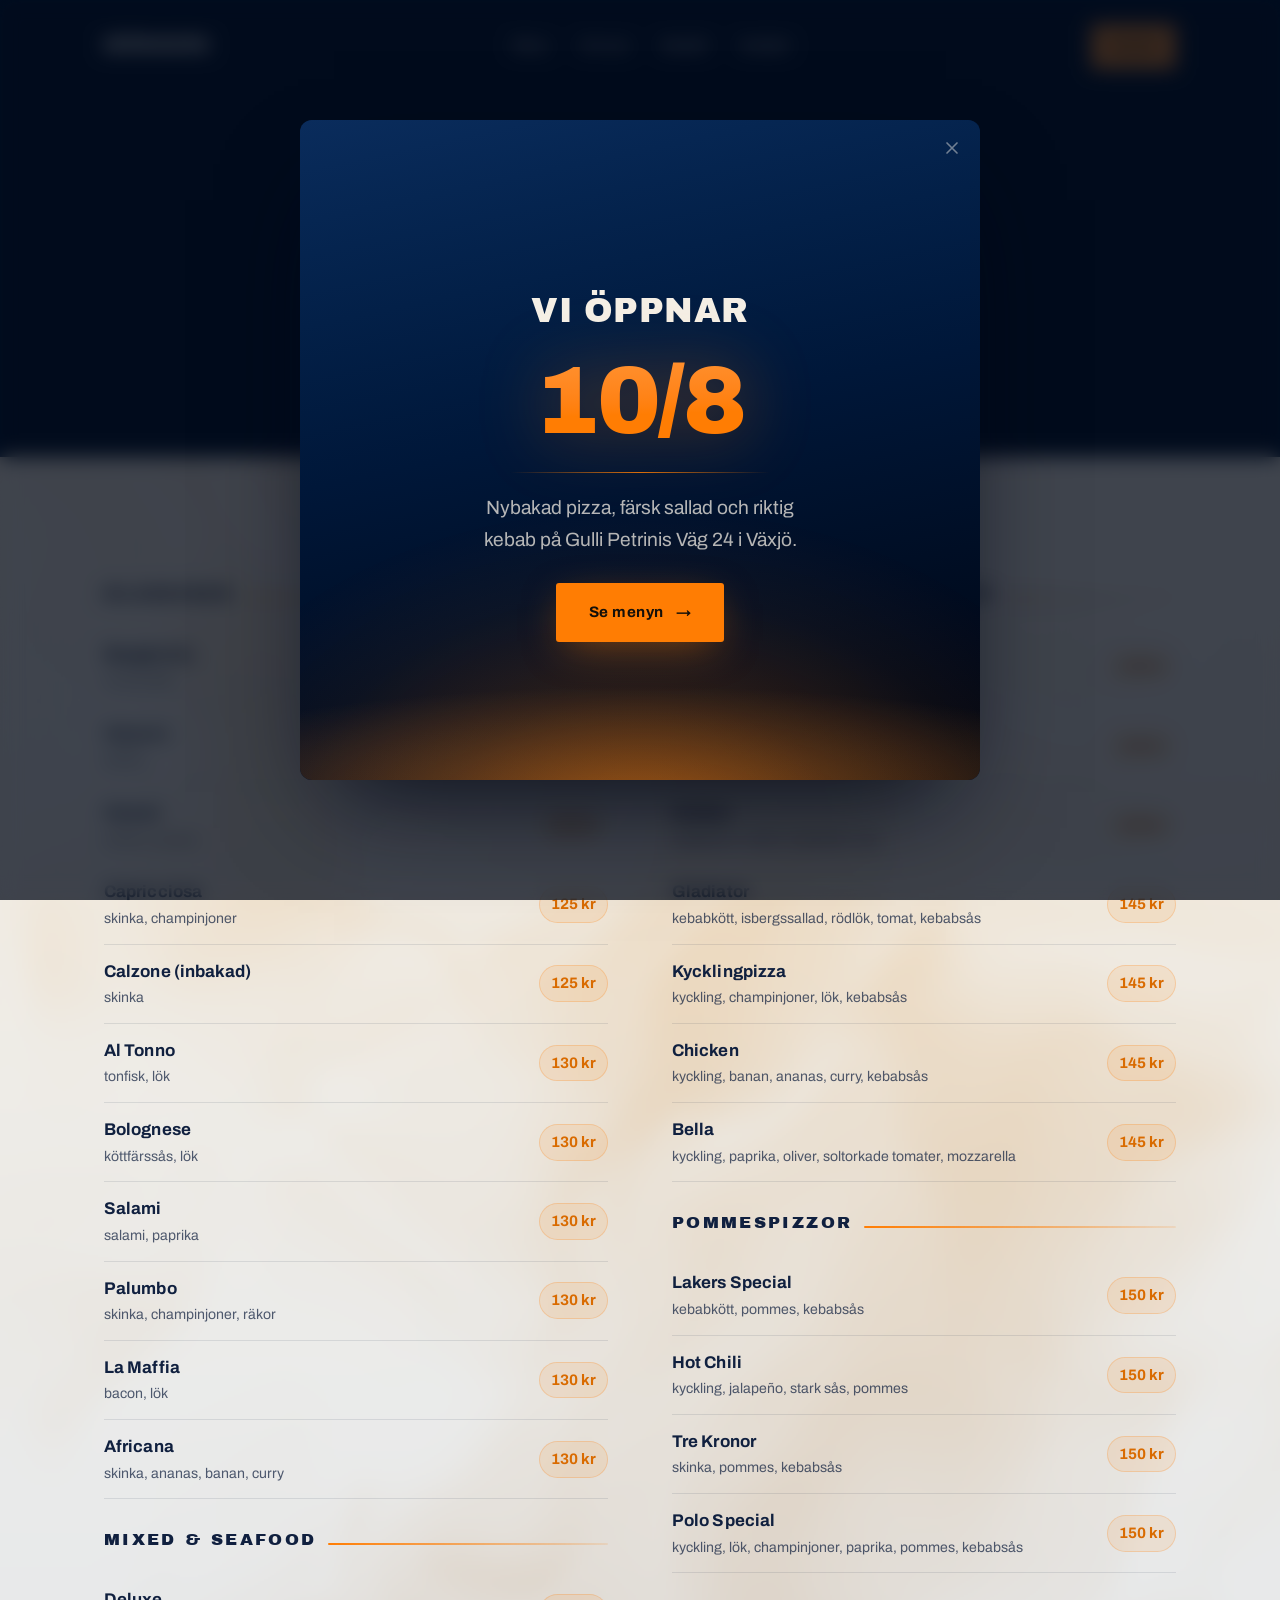
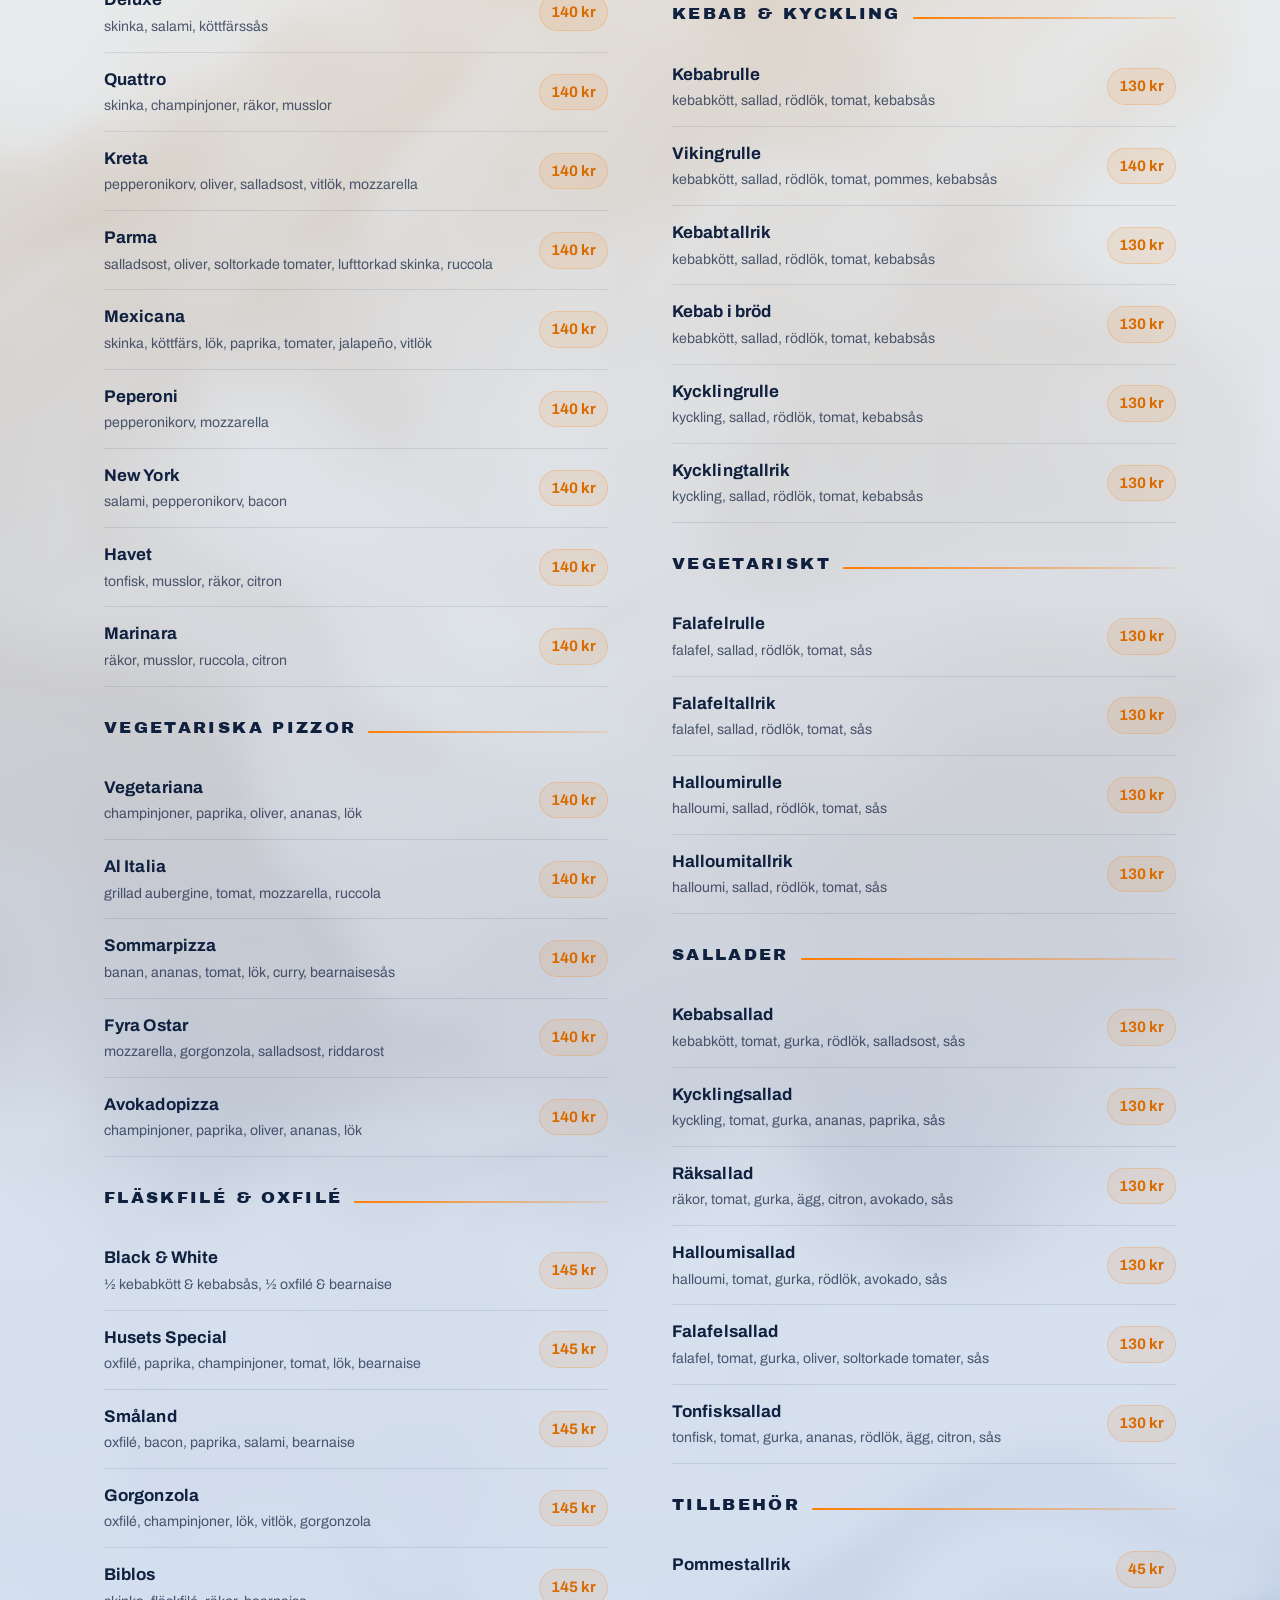
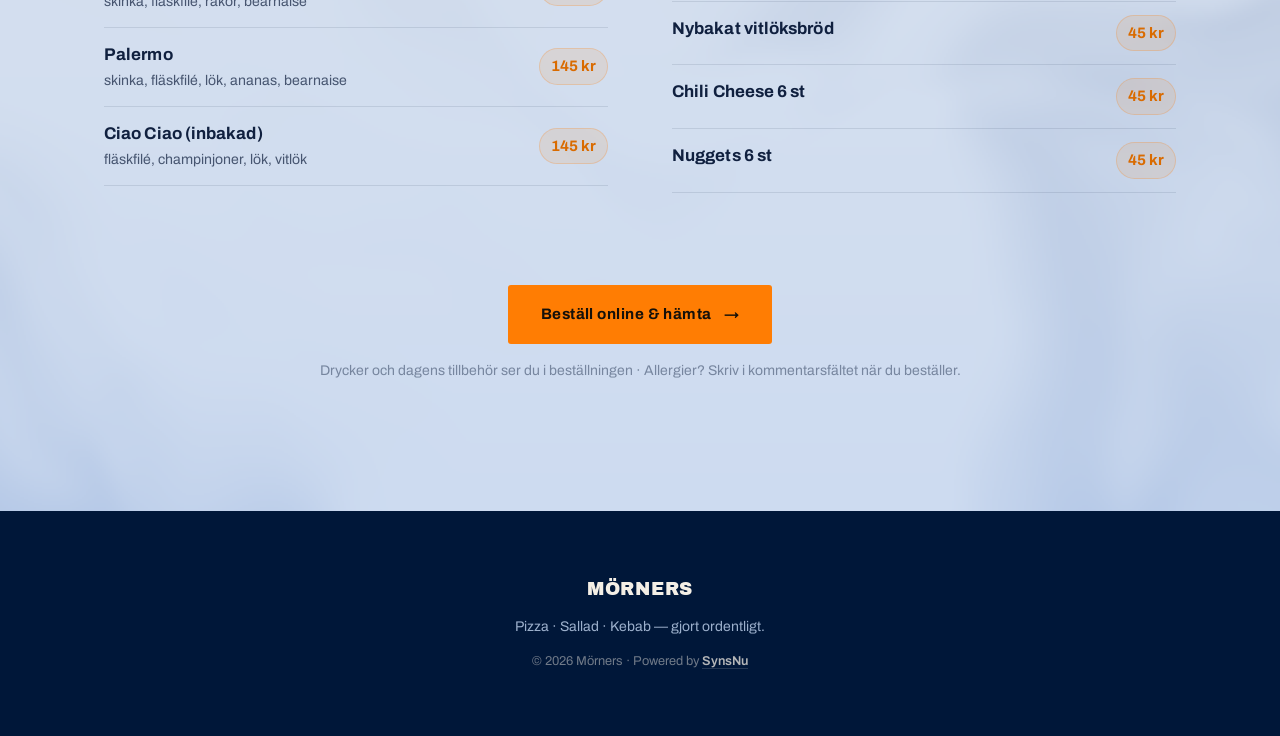
==== commit cd3891ec: "Öppningsavisering: modal som meddelar att vi öppnar 10/8 Kunden ville ha öppningsdatumet på sidan. L" ====
--- a/meny.html
+++ b/meny.html
@@ -60,6 +60,8 @@
 </head>
 
 <body>
+
+
 <a class="skip" href="#main">Hoppa till innehåll</a>
 
 <body class="menypage-body">
@@ -219,6 +221,31 @@
   <a class="btn btn--primary" href="#" data-qopla>Beställ online</a>
 </div>
 
+  <!-- Öppningsavisering. Stängs med krysset, Escape eller klick utanför.
+       <dialog> ger fokusfälla + Escape gratis — ingen egen tangentbordskod. -->
+  <dialog class="oppnar" id="oppnar" aria-labelledby="oppnarRubrik" tabindex="-1" autofocus>
+    <form method="dialog" class="oppnar__stang">
+      <button class="oppnar__x" value="stang" aria-label="Stäng meddelandet">
+        <svg viewBox="0 0 24 24" width="20" height="20" fill="none" stroke="currentColor"
+             stroke-width="2" stroke-linecap="round" aria-hidden="true">
+          <path d="M6 6l12 12M18 6L6 18"/>
+        </svg>
+      </button>
+    </form>
+    <div class="oppnar__in">
+      <h2 class="oppnar__rubrik" id="oppnarRubrik">Vi öppnar</h2>
+      <p class="oppnar__datum"><time datetime="2026-08-10">10/8</time></p>
+      <hr class="oppnar__linje" aria-hidden="true">
+      <p class="oppnar__text">
+        Nybakad pizza, färsk sallad och riktig kebab
+        på Gulli Petrinis Väg 24 i Växjö.
+      </p>
+      <form method="dialog">
+        <button class="btn btn--primary btn--lg" value="meny">Se menyn <span aria-hidden="true">→</span></button>
+      </form>
+    </div>
+  </dialog>
+
 <script src="scripts/main.js"></script>
 <script src="scripts/hero-fog.js"></script>
 <script src="scripts/fog.js"></script>
--- a/styles/app.css
+++ b/styles/app.css
@@ -389,3 +389,128 @@
 
 /* mobilbar: enbart bestäl­lning */
 .mobilebar .btn--primary { flex: 1; }
+/* mattrion ingår i den sammanhängande dimman */
+.foodtrio { position: relative; overflow: hidden; }
+.foodtrio > .wrap { position: relative; z-index: 1; }
+
+/* ---------- ÖPPNINGSAVISERING ----------
+   Ljuskällan är ugnen. Den ligger under kortets underkant, så värmen stiger
+   uppåt genom navyn och dör ut innan den når rubriken. Allt i kortet lyder
+   den riktningen: datumet sitter i glöden, knappen är det hetaste, rubriken
+   står i det svala ovanför. Se _library/foundations/light-and-physics.md.   */
+.oppnar {
+  border: 0; padding: 0; margin: auto; position: relative; isolation: isolate;
+  color: var(--cream);
+  background: var(--navy);
+  inline-size: min(90vw, 680px);
+  block-size: min(78svh, 660px);
+  border-radius: 12px;
+  box-shadow: 0 46px 100px -34px rgba(0, 6, 20, .85);
+  overflow: hidden;
+}
+.oppnar:focus { outline: none; }
+
+/* Kall natthimmel uppe, kolsvart nere — underlaget som glöden ska lysa in i. */
+.oppnar::before {
+  content: ""; position: absolute; inset: 0; z-index: -2;
+  background: linear-gradient(168deg in oklab,
+    var(--navy-3) 0%, var(--navy) 46%, #00050f 100%);
+}
+/* Ugnen. Ellips, ursprunget under kortet, låg alpha, lång utklingning —
+   samma grammatik som röken i cryptoshisha, annan fysik: det här är hetta. */
+.oppnar::after {
+  content: ""; position: absolute; inset: 0; z-index: -1; pointer-events: none;
+  background:
+    radial-gradient(ellipse 88% 62% at 50% 108% in oklab,
+      oklch(from var(--orange) l c h / .40) 0%,
+      oklch(from var(--orange) l c h / .16) 34%,
+      oklch(from var(--orange) l c h / .05) 58%,
+      transparent 80%),
+    radial-gradient(ellipse 130% 26% at 50% 102% in oklab,
+      oklch(from var(--orange-bri) l c h / .34) 0%, transparent 62%);
+}
+
+.oppnar::backdrop {
+  background: rgba(0, 9, 24, .74);
+  backdrop-filter: blur(10px) saturate(.68);
+  -webkit-backdrop-filter: blur(10px) saturate(.68);
+}
+
+.oppnar__in {
+  position: relative; block-size: 100%;
+  display: grid; align-content: center; justify-items: center;
+  gap: clamp(14px, 2.2vh, 26px);
+  padding: clamp(46px, 8vw, 84px) clamp(26px, 5vw, 60px) clamp(30px, 5vw, 52px);
+  text-align: center;
+}
+
+/* Rubriken står ovanför värmen och är därför sval. */
+.oppnar__rubrik {
+  font-family: var(--display); font-weight: 400; color: var(--cream);
+  font-size: clamp(1.5rem, 4vw, 2.15rem); letter-spacing: .015em;
+  line-height: 1.2;  /* Archivo Black kapar Å/Ä/Ö under ~1.15 */
+  margin: 0;
+}
+
+/* Datumet sitter i glöden. Skuggan är värme som sprider sig i luften,
+   inte en drop shadow: ingen offset, bara spridning. */
+.oppnar__datum {
+  font-family: var(--display); font-weight: 400;
+  font-size: clamp(4rem, 15vw, 6rem);
+  line-height: 1.05; letter-spacing: -.025em; margin: 0;
+  background: linear-gradient(178deg in oklab, var(--orange-bri), var(--orange) 62%);
+  -webkit-background-clip: text; background-clip: text; color: transparent;
+  filter: drop-shadow(0 0 34px oklch(from var(--orange) l c h / .34));
+}
+.oppnar__datum time { font: inherit; color: inherit; }
+
+/* En glödande hårlinje under datumet — ugnsspringan. Ljusast i mitten. */
+.oppnar__linje {
+  inline-size: min(58%, 260px); block-size: 1px; border: 0; margin: 0;
+  background: linear-gradient(90deg, transparent,
+    oklch(from var(--orange) l c h / .85) 50%, transparent);
+}
+
+.oppnar__text {
+  margin: 0; max-inline-size: 32ch;
+  color: var(--cream-soft); font-size: var(--fs-lead); line-height: 1.62;
+}
+.oppnar__in form { margin-block-start: clamp(4px, 1vh, 12px); }
+/* Knappen står närmast ugnen och är det hetaste på kortet. */
+.oppnar__in .btn--primary { box-shadow: 0 10px 40px -10px oklch(from var(--orange) l c h / .5); }
+
+.oppnar__stang { position: absolute; inset-block-start: 0; inset-inline-end: 0; z-index: 2; }
+.oppnar__x {
+  appearance: none; background: none; border: 0; cursor: pointer;
+  color: var(--cream-faint); padding: 18px; line-height: 0;
+  transition: color .15s var(--ease);
+}
+.oppnar__x:hover { color: var(--orange); }
+.oppnar__x:focus-visible {
+  color: var(--orange); outline: 2px solid var(--orange);
+  outline-offset: -6px; border-radius: 6px;
+}
+
+/* Ett enda författat ögonblick: ugnen tänds.
+   Kortet stiger (320ms), glöden blommar efter den (60ms förskjutning),
+   datumet sätter sig sist. Ease-out hela vägen, inget studsar. */
+.oppnar[open]           { animation: kortIn .34s cubic-bezier(.16,1,.3,1) both; }
+.oppnar[open]::after    { animation: ugnTand .62s cubic-bezier(.22,1,.36,1) .06s both; }
+.oppnar[open]::backdrop { animation: bakgrundIn .34s cubic-bezier(.16,1,.3,1) both; }
+.oppnar[open] .oppnar__datum { animation: datumIn .44s cubic-bezier(.22,1,.36,1) .12s both; }
+.oppnar[open] .oppnar__linje { animation: linjeIn .5s cubic-bezier(.22,1,.36,1) .22s both; }
+
+@keyframes kortIn     { from { opacity: 0; transform: translateY(16px) scale(.992); } }
+@keyframes bakgrundIn { from { opacity: 0; } }
+@keyframes ugnTand    { from { opacity: 0; transform: translateY(16px); } }
+@keyframes datumIn    { from { opacity: 0; transform: translateY(10px); } }
+@keyframes linjeIn    { from { opacity: 0; transform: scaleX(.3); } }
+
+@media (prefers-reduced-motion: reduce) {
+  .oppnar[open], .oppnar[open]::after, .oppnar[open]::backdrop,
+  .oppnar[open] .oppnar__datum, .oppnar[open] .oppnar__linje { animation: none; }
+}
+
+@media (max-width: 560px) {
+  .oppnar { inline-size: 92vw; block-size: min(78svh, 580px); border-radius: 10px; }
+}
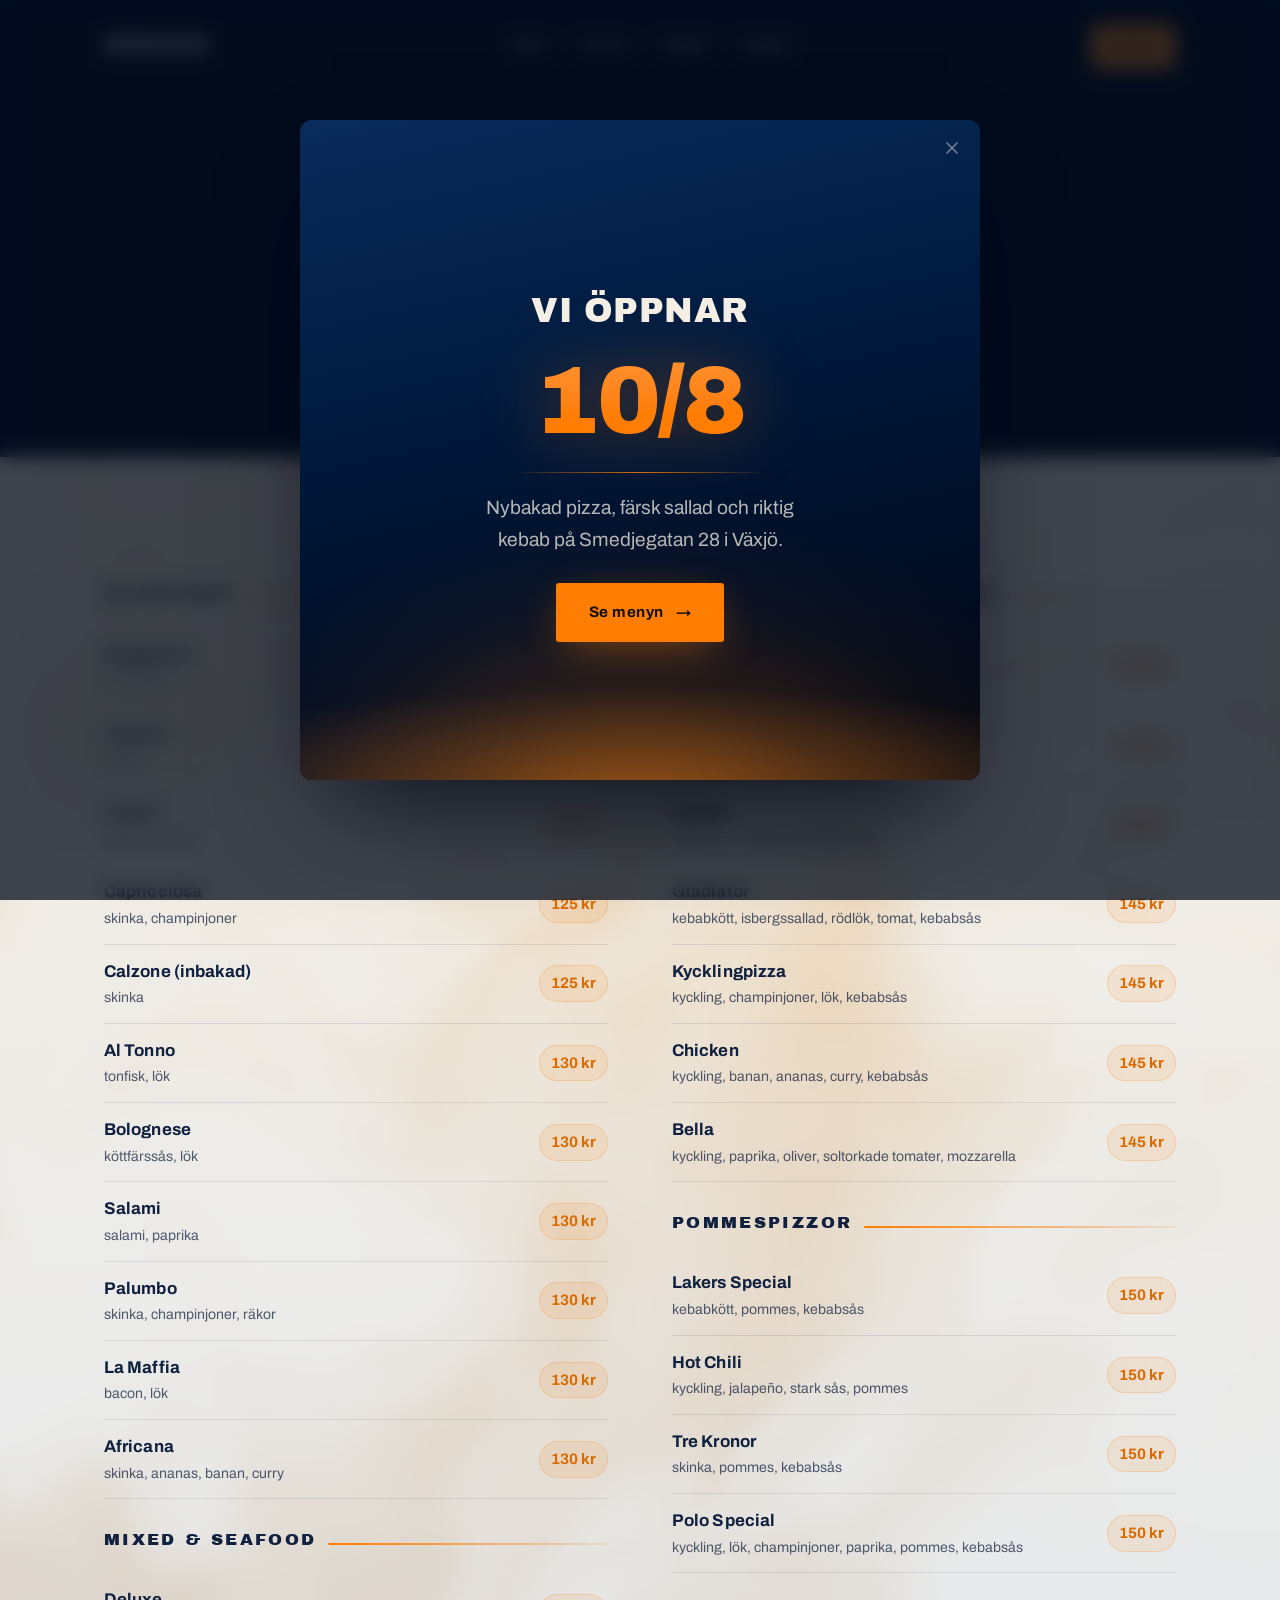
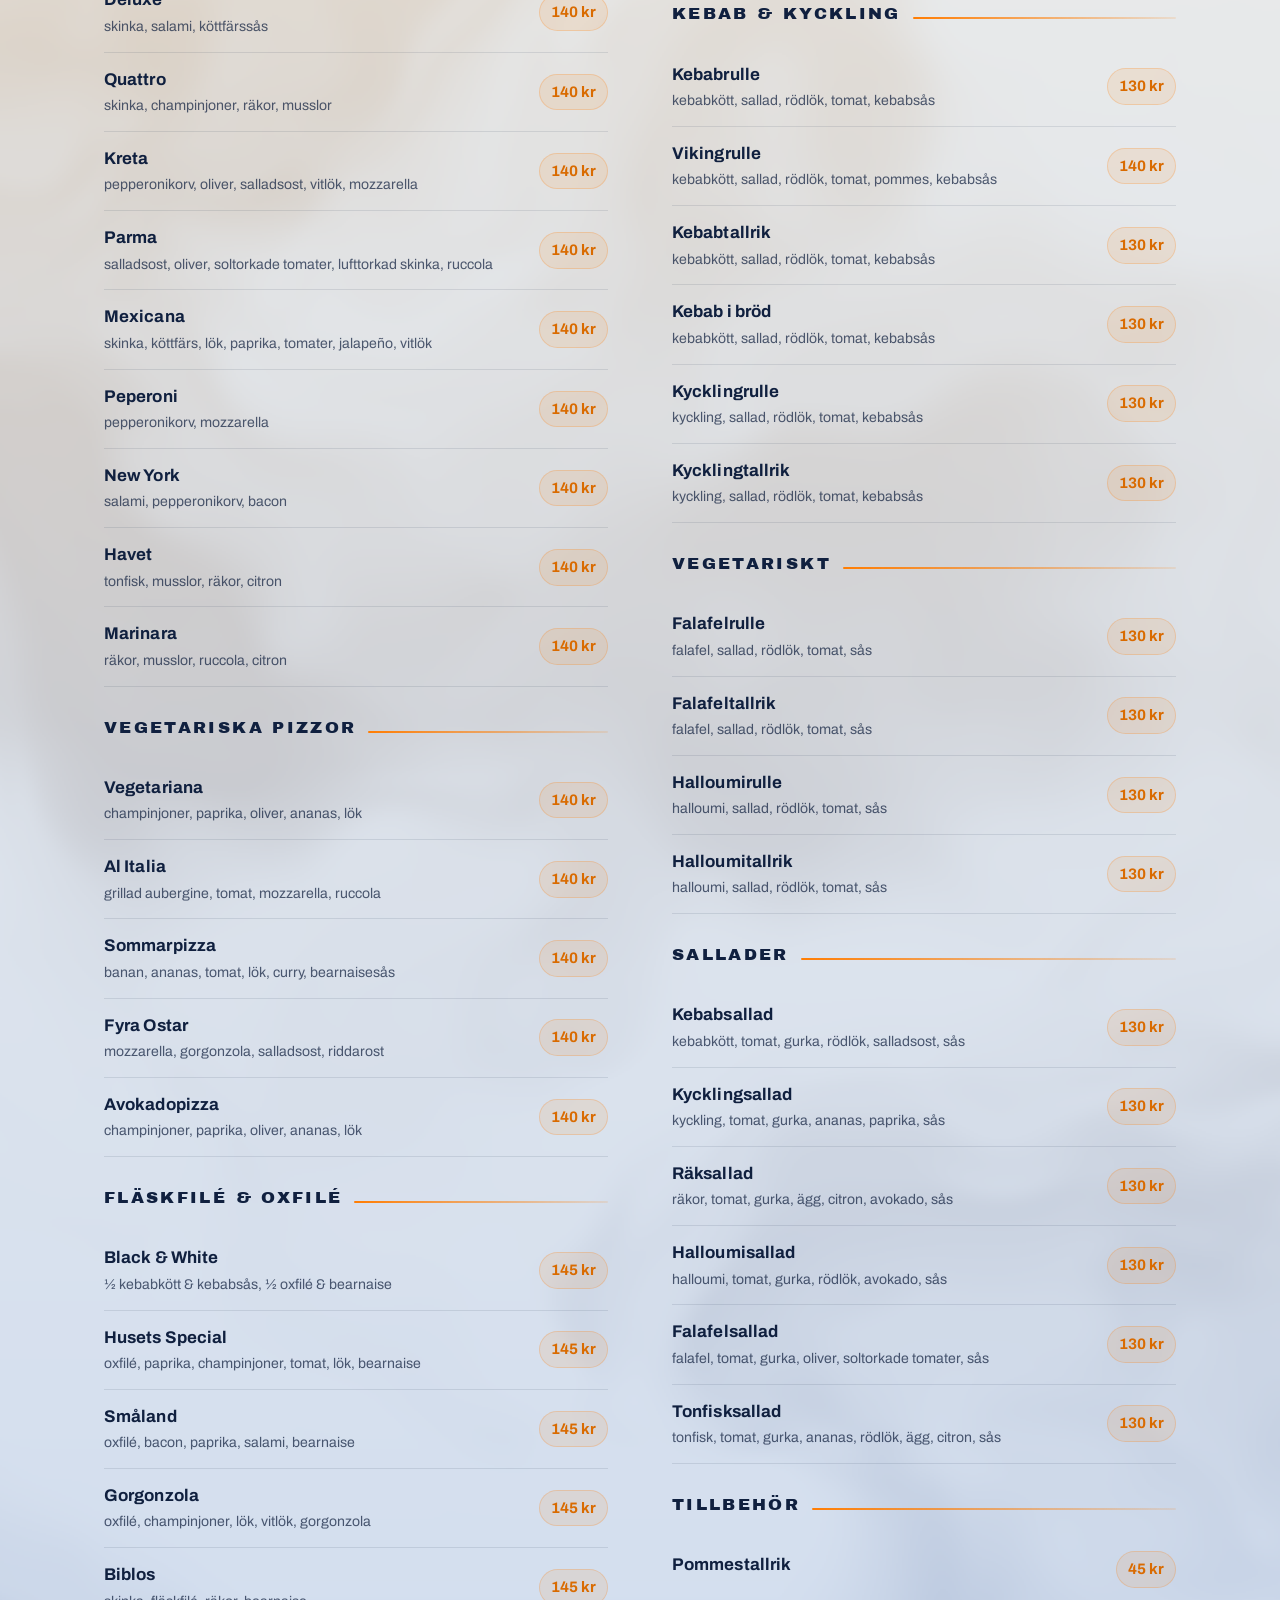
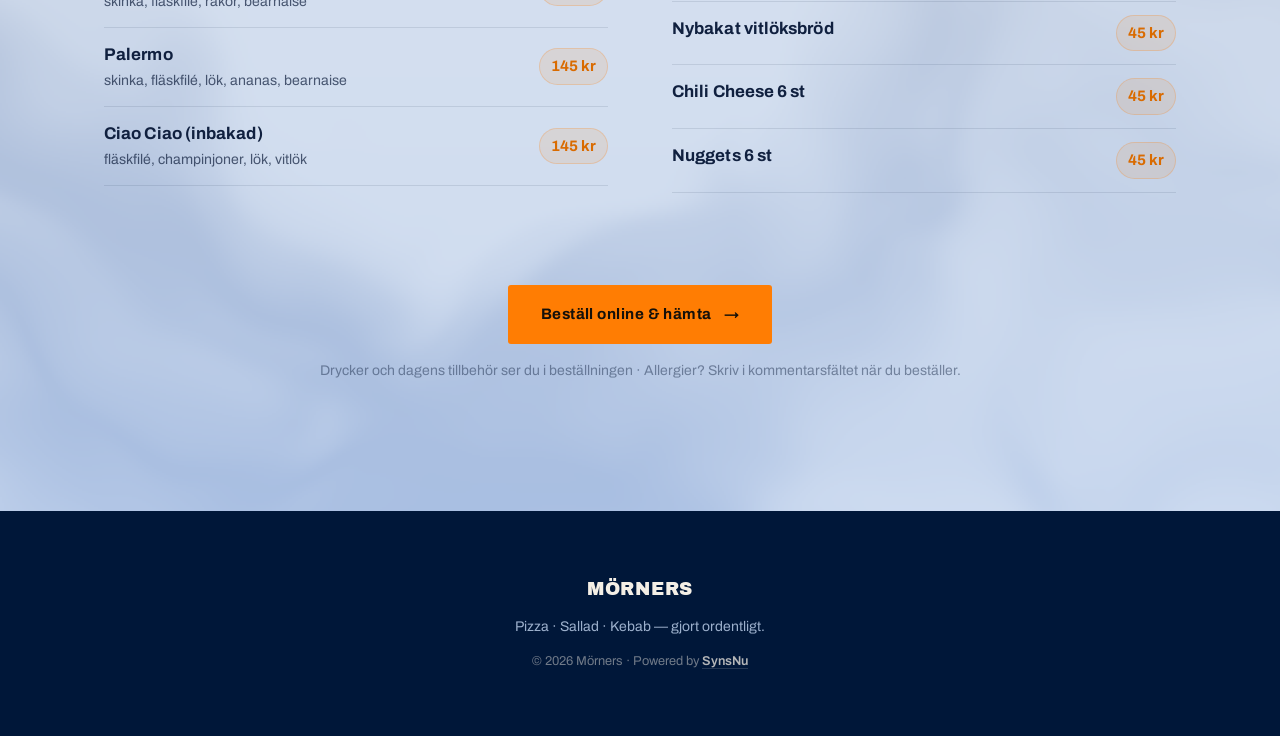
==== commit 3c053bdf: "Rätta adressen: Smedjegatan 28, 352 46 Växjö Gulli Petrinis Väg 24 var fel — bytt i hero, kontakt, p" ====
--- a/meny.html
+++ b/meny.html
@@ -28,7 +28,7 @@
 { "@context":"https://schema.org","@type":"Restaurant",
   "name":"Mörners",
   "servesCuisine":["Pizza","Salad","Kebab"],
-  "address":{"@type":"PostalAddress","streetAddress":"Gulli Petrinis Väg 24","postalCode":"352 20","addressLocality":"Växjö","addressCountry":"SE"},
+  "address":{"@type":"PostalAddress","streetAddress":"Smedjegatan 28","postalCode":"352 46","addressLocality":"Växjö","addressCountry":"SE"},
   "menu":"https://qopla.com/restaurant/morners/qEQ3g3j42O/order",
   "openingHoursSpecification":[{"@type":"OpeningHoursSpecification","dayOfWeek":["Monday","Tuesday","Wednesday","Thursday","Friday","Saturday","Sunday"],"opens":"10:00","closes":"21:00"}],
   "description":"Nybakad pizza, färsk sallad och riktig kebab i Växjö. Beställ online för avhämtning."
@@ -47,7 +47,7 @@
   "url":"https://morners-launch.vercel.app/meny.html",
   "inLanguage":"sv-SE",
   "provider":{"@type":"Restaurant","name":"Mörners",
-    "address":{"@type":"PostalAddress","streetAddress":"Gulli Petrinis Väg 24","postalCode":"352 20","addressLocality":"Växjö","addressCountry":"SE"}},
+    "address":{"@type":"PostalAddress","streetAddress":"Smedjegatan 28","postalCode":"352 46","addressLocality":"Växjö","addressCountry":"SE"}},
   "hasMenuSection":[
     {"@type":"MenuSection","name":"Klassiker"},{"@type":"MenuSection","name":"Mixed & Seafood"},
     {"@type":"MenuSection","name":"Vegetariska pizzor"},{"@type":"MenuSection","name":"Fläskfilé & Oxfilé"},
@@ -238,7 +238,7 @@
       <hr class="oppnar__linje" aria-hidden="true">
       <p class="oppnar__text">
         Nybakad pizza, färsk sallad och riktig kebab
-        på Gulli Petrinis Väg 24 i Växjö.
+        på Smedjegatan 28 i Växjö.
       </p>
       <form method="dialog">
         <button class="btn btn--primary btn--lg" value="meny">Se menyn <span aria-hidden="true">→</span></button>
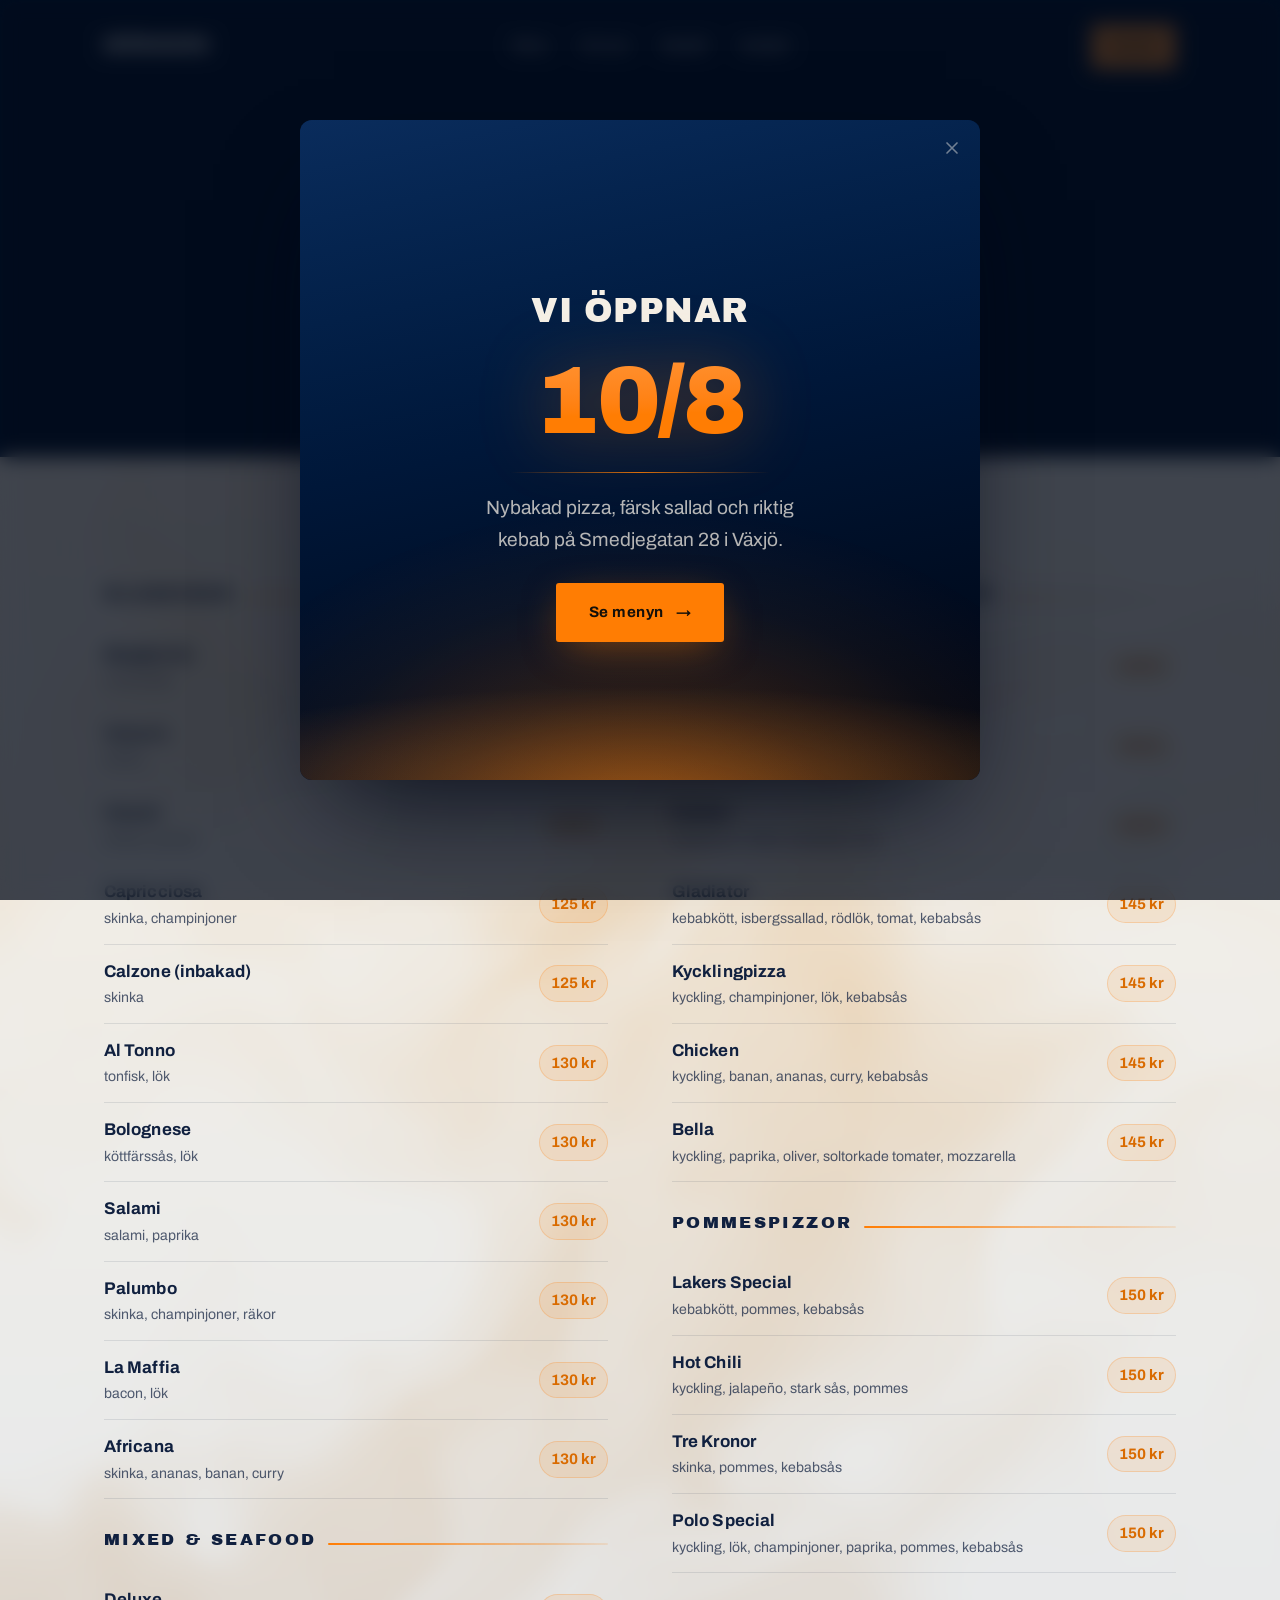
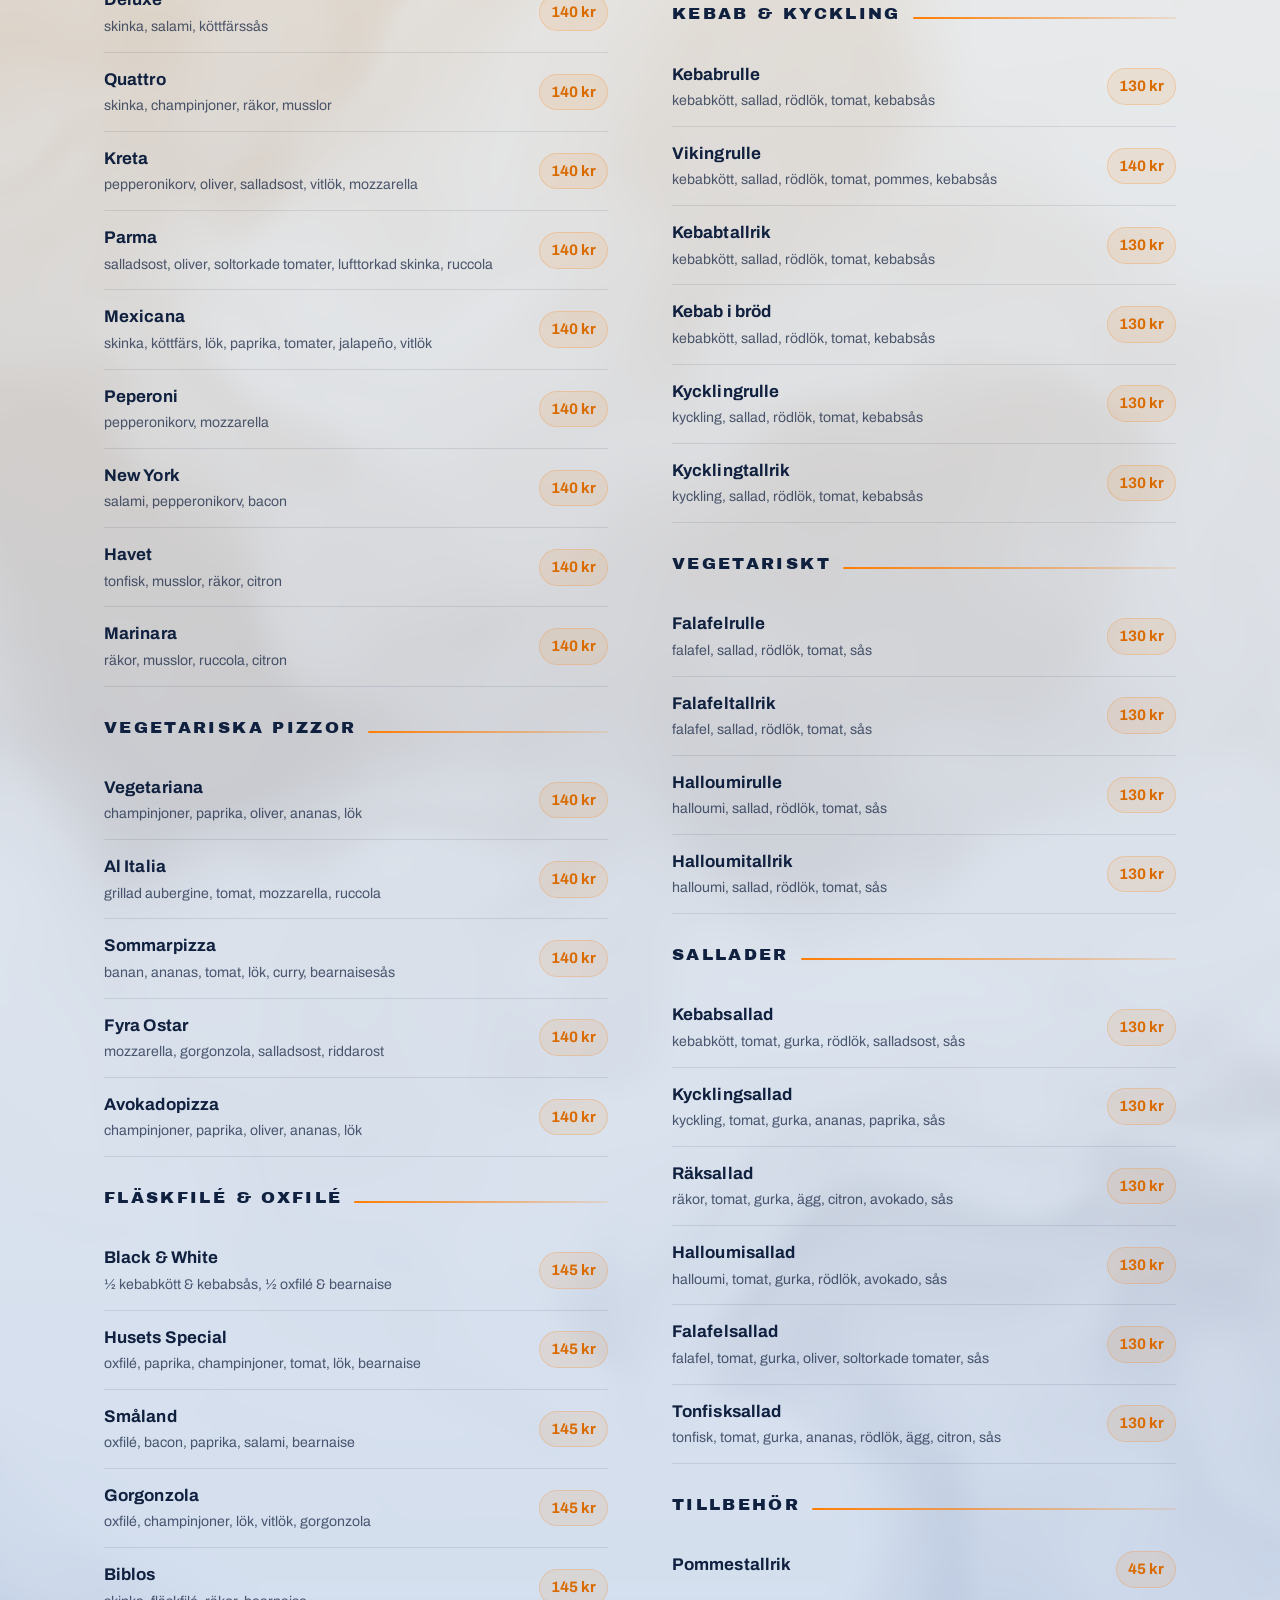
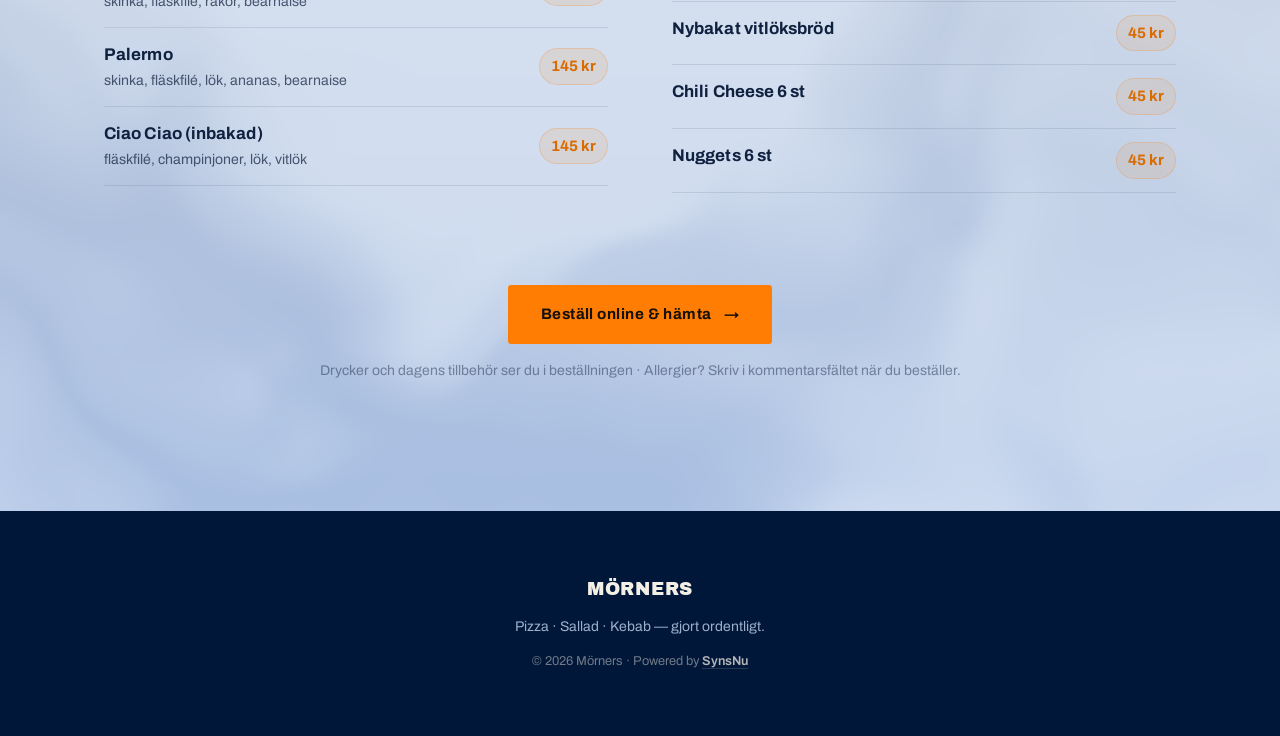
==== commit 3aed5dda: "Öppettider: 11:00–21:00 alla dagar Ändrat på alla sex ställen så de säger samma sak: meta descriptio" ====
--- a/meny.html
+++ b/meny.html
@@ -30,7 +30,7 @@
   "servesCuisine":["Pizza","Salad","Kebab"],
   "address":{"@type":"PostalAddress","streetAddress":"Smedjegatan 28","postalCode":"352 46","addressLocality":"Växjö","addressCountry":"SE"},
   "menu":"https://qopla.com/restaurant/morners/qEQ3g3j42O/order",
-  "openingHoursSpecification":[{"@type":"OpeningHoursSpecification","dayOfWeek":["Monday","Tuesday","Wednesday","Thursday","Friday","Saturday","Sunday"],"opens":"10:00","closes":"21:00"}],
+  "openingHoursSpecification":[{"@type":"OpeningHoursSpecification","dayOfWeek":["Monday","Tuesday","Wednesday","Thursday","Friday","Saturday","Sunday"],"opens":"11:00","closes":"21:00"}],
   "description":"Nybakad pizza, färsk sallad och riktig kebab i Växjö. Beställ online för avhämtning."
 }
 </script>
--- a/styles/app.css
+++ b/styles/app.css
@@ -142,6 +142,10 @@
   transition: opacity .35s var(--ease), transform .35s var(--ease), visibility .35s;
 }
 .drawer.open { opacity: 1; visibility: visible; transform: translateY(0); }
+/* Öppen mobilmeny: headern (logga + X-knapp) ska ligga ÖVER menyn och alltid synas,
+   även om headern var scroll-gömd eller i ljust "scrolled"-läge. */
+body.drawer-open .nav { z-index: 26; transform: none; background: transparent; box-shadow: none; backdrop-filter: none; color: var(--cream); }
+body.drawer-open .nav .nav__links { display: none; }
 .drawer a { font-family: var(--display); font-size: clamp(1.5rem, 6.5vw, 2.1rem); text-transform: uppercase; }
 .drawer a:hover { color: var(--orange); }
 .drawer .btn { font-family: var(--sans); font-size: var(--fs-sm); margin-top: var(--s-4); text-transform: none; }
